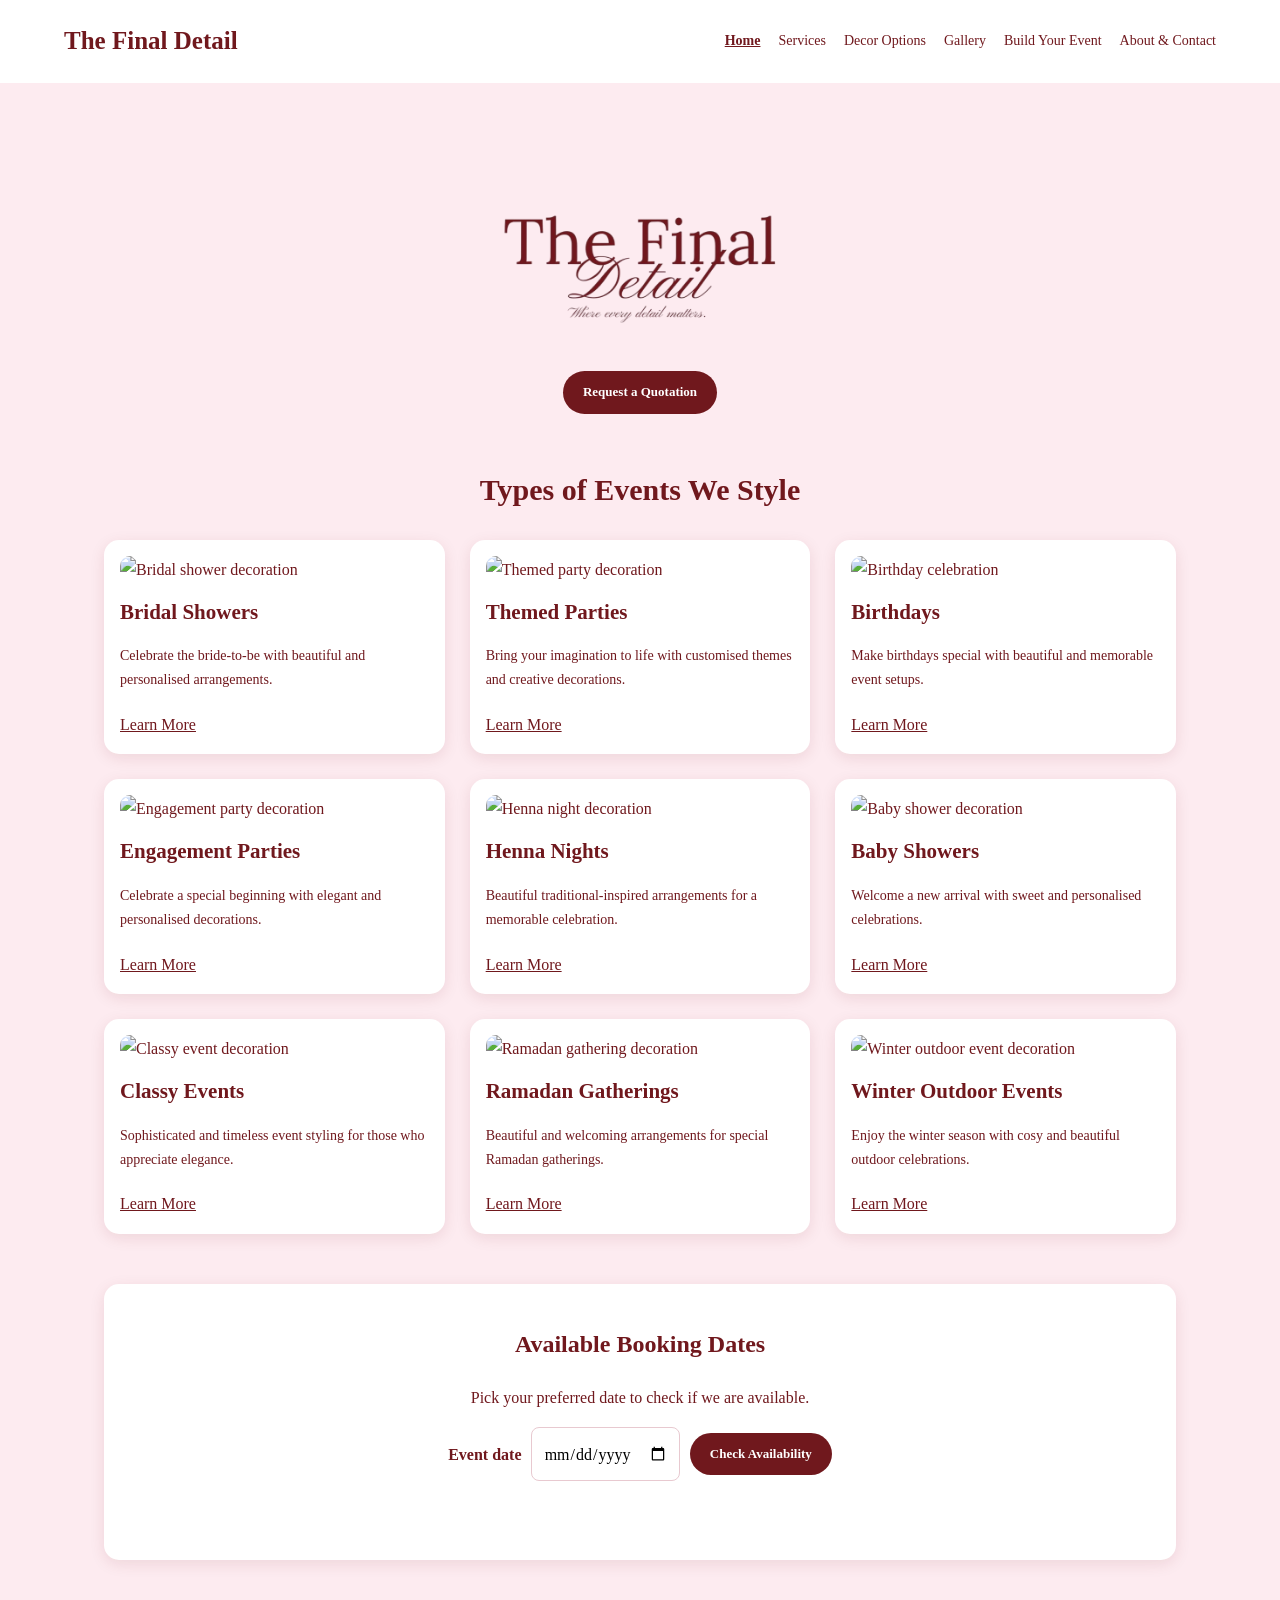
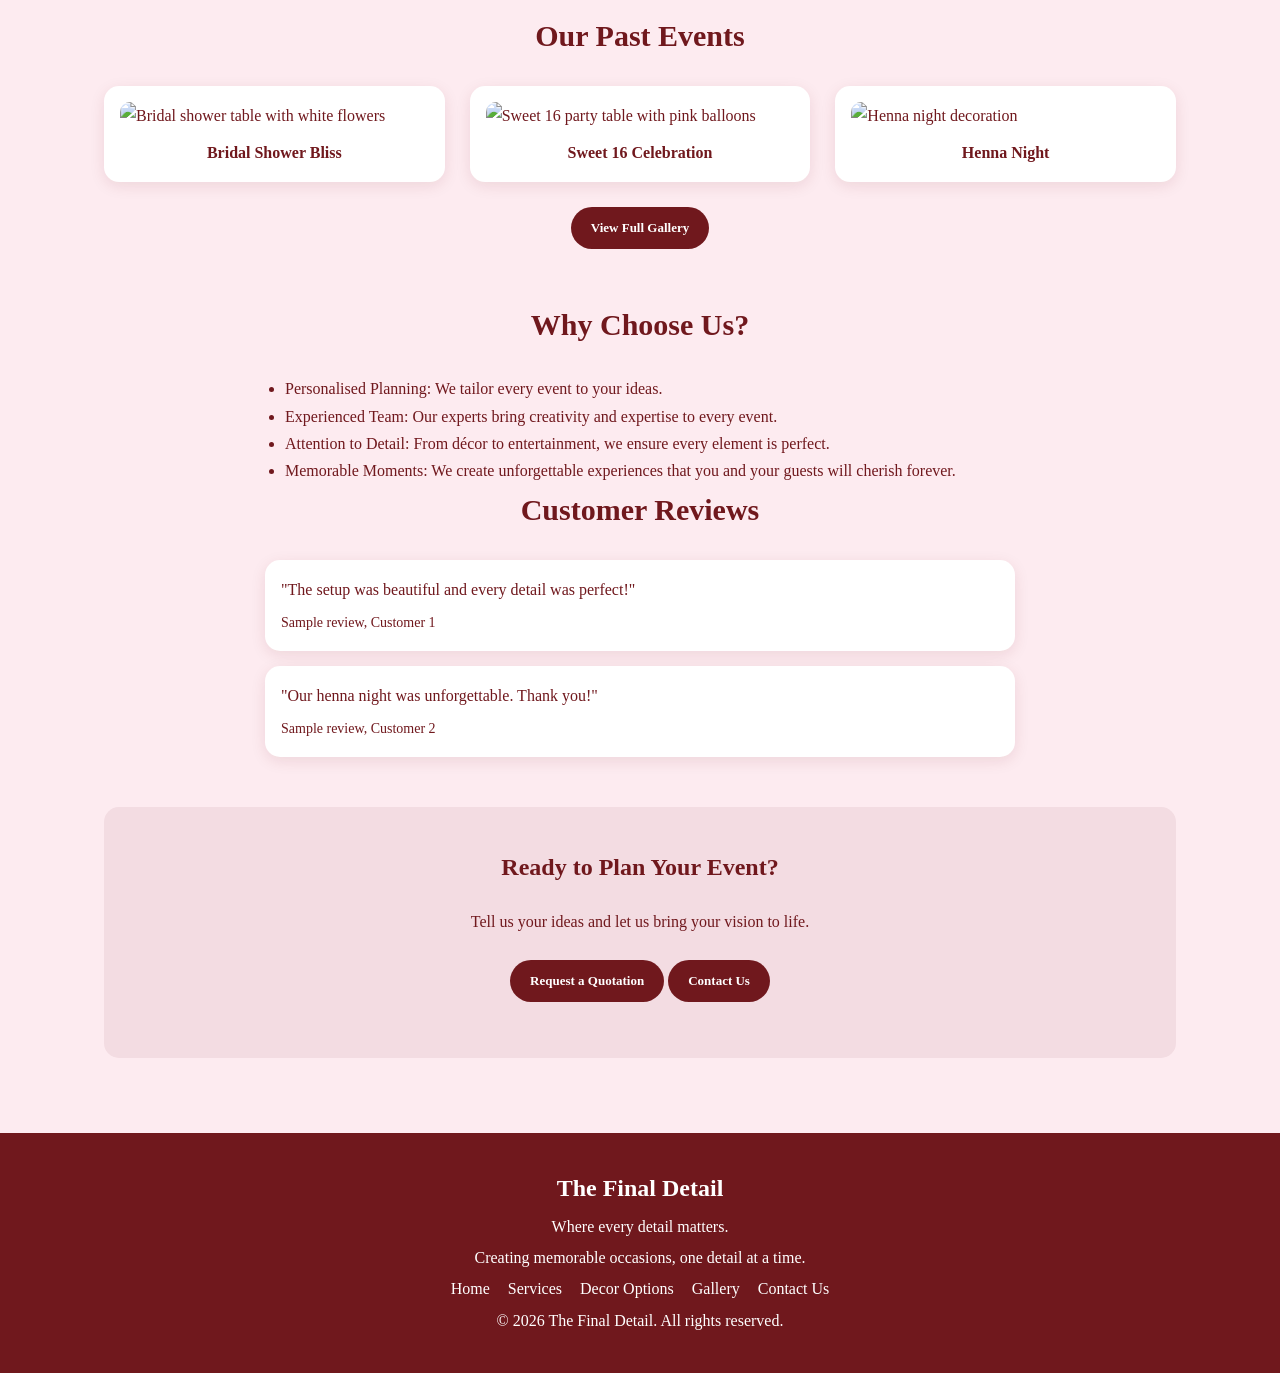
==== index.html @ c92e2c14 "update" ====
<!DOCTYPE html>
<html lang="en">

<head>
  <meta charset="UTF-8">
  <meta name="viewport" content="width=device-width, initial-scale=1.0">
  <title>Home | The Final Detail</title>
  <link rel="stylesheet" href="home-build.css">
</head>

<body>
  <header>
    <h2>The Final Detail</h2>
    <nav>
      <a href="index.html" aria-current="page">Home</a>
      <a href="services.html">Services</a>
      <a href="decor-options.html">Decor Options</a>
      <a href="gallery.html">Gallery</a>
      <a href="build-event.html">Build Your Event</a>
      <a href="contact.html">About & Contact</a>
    </nav>
  </header>

  <main>
    <section class="hero">
      <img src="logo1.png" alt="The Final Detail - Where every detail matters" width="500" height="200">
      <br>
      <a class="btn" href="build-event.html">Request a Quotation</a>
    </section>

    <section>
      <h2 class="section-title">Types of Events We Style</h2>
      <div class="services">

        <article class="card">
          <img src="images/bridal1.jpg" alt="Bridal shower decoration">
          <h3>Bridal Showers</h3>
          <p>Celebrate the bride-to-be with beautiful and personalised arrangements.</p>
          <a href="services.html">Learn More</a>
        </article>

        <article class="card">
          <img src="images/themed-party1.jpg" alt="Themed party decoration">
          <h3>Themed Parties</h3>
          <p>Bring your imagination to life with customised themes and creative decorations.</p>
          <a href="services.html">Learn More</a>
        </article>

        <article class="card">
          <img src="images/birthday1.jpg" alt="Birthday celebration">
          <h3>Birthdays</h3>
          <p>Make birthdays special with beautiful and memorable event setups.</p>
          <a href="services.html">Learn More</a>
        </article>

        <article class="card">
          <img src="images/engagement1.jpg" alt="Engagement party decoration">
          <h3>Engagement Parties</h3>
          <p>Celebrate a special beginning with elegant and personalised decorations.</p>
          <a href="services.html">Learn More</a>
        </article>

        <article class="card">
          <img src="images/henna1.jpg" alt="Henna night decoration">
          <h3>Henna Nights</h3>
          <p>Beautiful traditional-inspired arrangements for a memorable celebration.</p>
          <a href="services.html">Learn More</a>
        </article>

        <article class="card">
          <img src="images/babyshower1.jpg" alt="Baby shower decoration">
          <h3>Baby Showers</h3>
          <p>Welcome a new arrival with sweet and personalised celebrations.</p>
          <a href="services.html">Learn More</a>
        </article>

        <article class="card">
          <img src="images/classyevent1.jpg" alt="Classy event decoration">
          <h3>Classy Events</h3>
          <p>Sophisticated and timeless event styling for those who appreciate elegance.</p>
          <a href="services.html">Learn More</a>
        </article>

        <article class="card">
          <img src="images/ramadan1.jpg" alt="Ramadan gathering decoration">
          <h3>Ramadan Gatherings</h3>
          <p>Beautiful and welcoming arrangements for special Ramadan gatherings.</p>
          <a href="services.html">Learn More</a>
        </article>

        <article class="card">
          <img src="images/winter1.jpg" alt="Winter outdoor event decoration">
          <h3>Winter Outdoor Events</h3>
          <p>Enjoy the winter season with cosy and beautiful outdoor celebrations.</p>
          <a href="services.html">Learn More</a>
        </article>

      </div>
    </section>

    <section class="booking" id="booking-dates">
      <h2>Available Booking Dates</h2>
      <p>Pick your preferred date to check if we are available.</p>

      <div class="booking-form">
        <label for="check-date">Event date</label>
        <input type="date" id="check-date" name="check-date">
        <button type="button" id="check-button">Check Availability</button>
      </div>

      <p id="availability-result" role="status"></p>
    </section>

    <section id="past-events">
      <h2 class="section-title">Our Past Events</h2>
      <div class="featured">

        <figure class="card">
          <img src="images/bridal1.jpg" alt="Bridal shower table with white flowers">
          <figcaption>Bridal Shower Bliss</figcaption>
        </figure>

        <figure class="card">
          <img src="images/birthday1.jpg" alt="Sweet 16 party table with pink balloons">
          <figcaption>Sweet 16 Celebration</figcaption>
        </figure>

        <figure class="card">
          <img src="images/henna1.jpg" alt="Henna night decoration">
          <figcaption>Henna Night</figcaption>
        </figure>

      </div>
      <p class="center"><a class="btn" href="gallery.html">View Full Gallery</a></p>
    </section>

    <section>
      <h2 class="section-title">Why Choose Us?</h2>
      <ul class="why">
        <li>Personalised Planning: We tailor every event to your ideas.</li>
        <li>Experienced Team: Our experts bring creativity and expertise to every event.</li>
        <li>Attention to Detail: From décor to entertainment, we ensure every element is perfect.</li>
        <li>Memorable Moments: We create unforgettable experiences that you and your guests will cherish forever.</li>
      </ul>
    </section>

    <section class="reviews">
      <h2 class="section-title">Customer Reviews</h2>
      <blockquote>
        <p>"The setup was beautiful and every detail was perfect!"</p>
        <footer>Sample review, Customer 1</footer>
      </blockquote>
      <blockquote>
        <p>"Our henna night was unforgettable. Thank you!"</p>
        <footer>Sample review, Customer 2</footer>
      </blockquote>
    </section>

    <section class="quote-section">
      <h2>Ready to Plan Your Event?</h2>
      <p>Tell us your ideas and let us bring your vision to life.</p>
      <p class="center">
        <a class="btn" href="build-event.html">Request a Quotation</a>
        <a class="btn" href="contact.html">Contact Us</a>
      </p>
    </section>
  </main>

  <footer>
    <h2>The Final Detail</h2>
    <p>Where every detail matters.</p>
    <p>Creating memorable occasions, one detail at a time.</p>
    <p>
      <a href="index.html">Home</a>
      <a href="services.html">Services</a>
      <a href="decor-options.html">Decor Options</a>
      <a href="gallery.html">Gallery</a>
      <a href="contact.html">Contact Us</a>
    </p>
    <p>&copy; 2026 The Final Detail. All rights reserved.</p>
  </footer>

  <script src="home.js" defer></script>
</body>

</html>
---- home-build.css ----
* {
  box-sizing: border-box;
}

body {
  margin: 0;
  background: #fdebf0;
  color: #70181d;
  font-family: Georgia, serif;
  line-height: 1.7;
}

a {
  color: #70181d;
}


header {
  background: white;
  padding: 20px 5%;
  display: flex;
  justify-content: space-between;
  align-items: center;
  flex-wrap: wrap;
  gap: 12px;
}

header h2 {
  margin: 0;
  font-size: 25px;
}

nav {
  display: flex;
  flex-wrap: wrap;
  gap: 18px;
}

nav a {
  color: #70181d;
  text-decoration: none;
  font-size: 14px;
}

nav a:hover,
nav a[aria-current="page"] {
  text-decoration: underline;
  font-weight: bold;
}

main {
  max-width: 1200px;
  margin: auto;
  padding: 45px 5%;
}

main > section {
  margin-top: 50px;
}

.intro {
  text-align: center;
  margin-bottom: 40px;
}

.intro h1 {
  font-size: 38px;
  margin: 0 0 10px;
}

.intro p {
  max-width: 750px;
  margin: auto;
}

h2.section-title {
  text-align: center;
  font-size: 30px;
  margin: 0 0 25px;
}


.hero {
  text-align: center;
}

.hero img {
  max-width: 100%;
  height: auto;
}

.hero .btn {
  margin-top: 20px;
}

.btn,
button {
  display: inline-block;
  background: #70181d;
  color: white;
  padding: 10px 20px;
  border: 0;
  border-radius: 25px;
  text-decoration: none;
  font: inherit;
  font-size: 13px;
  font-weight: bold;
  cursor: pointer;
}

.btn:hover,
button:hover {
  background: #92333d;
}

button[type="reset"] {
  background: transparent;
  color: #70181d;
  border: 2px solid #70181d;
}

button[type="reset"]:hover {
  background: #f3dce2;
}


.services,
.featured {
  display: grid;
  grid-template-columns: repeat(3, 1fr);
  gap: 25px;
}

.card,
blockquote,
.build-form {
  background: white;
  padding: 16px;
  border-radius: 15px;
  box-shadow: 0 4px 15px rgba(112, 24, 29, 0.10);
}

.card {
  transition: transform 0.3s;
}

.card:hover {
  transform: translateY(-5px);
}

.card h3 {
  font-size: 21px;
  margin: 0 0 5px;
}

.card p {
  font-size: 14px;
}

.card img {
  width: 100%;
  height: 190px;
  object-fit: cover;
  border-radius: 10px;
}

.card figcaption {
  margin-top: 10px;
  font-weight: bold;
  text-align: center;
}

figure.card {
  margin: 0;
}

.why {
  max-width: 750px;
  margin: 0 auto;
  padding-left: 20px;
}


.reviews {
  max-width: 750px;
  margin: 0 auto;
}

blockquote {
  margin: 0 0 15px;
}

blockquote p {
  margin: 0 0 8px;
}

blockquote footer {
  background: none;
  color: #70181d;
  padding: 0;
  margin: 0;
  font-size: 14px;
  text-align: left;
}

.quote-section {
  text-align: center;
  background: #f3dce2;
  padding: 40px 20px;
  border-radius: 15px;
}

.quote-section h2 {
  margin-top: 0;
}


.build-form {
  display: grid;
  gap: 0.5rem;
  max-width: 42rem;
  margin: 0 auto;
  padding: 1.25rem;
}

.build-form h3 {
  margin: 1rem 0 0;
  font-size: 18px;
}

.build-form label {
  font-weight: bold;
}

.build-form input[type="text"],
.build-form input[type="number"],
.build-form input[type="date"],
.build-form select,
.build-form textarea {
  width: 100%;
  margin-bottom: 0.5rem;
  padding: 0.7rem;
  border: 1px solid #e8c9d0;
  border-radius: 8px;
  font: inherit;
}

.build-form textarea {
  resize: vertical;
}

.extras {
  display: flex;
  flex-wrap: wrap;
  gap: 8px 20px;
}

.extras label {
  font-weight: normal;
  cursor: pointer;
}

.extras input {
  accent-color: #70181d;
}

.form-buttons {
  display: flex;
  gap: 10px;
  margin-top: 10px;
}

:focus-visible {
  outline: 2px solid #70181d;
  outline-offset: 3px;
}


body > footer {
  background: #70181d;
  color: white;
  text-align: center;
  padding: 35px 20px;
  margin-top: 30px;
}

body > footer h2 {
  margin: 0;
}

body > footer p {
  margin: 0.25rem 0;
}

body > footer a {
  color: white;
  text-decoration: none;
  margin: 0 7px;
}


.booking {
  text-align: center;
  background: white;
  padding: 40px 20px;
  border-radius: 15px;
  box-shadow: 0 4px 15px rgba(112, 24, 29, 0.10);
}

.booking h2 {
  margin-top: 0;
}

.booking-form {
  display: flex;
  justify-content: center;
  align-items: center;
  flex-wrap: wrap;
  gap: 10px;
  margin-top: 15px;
}

.booking-form label {
  font-weight: bold;
}

.booking-form input[type="date"] {
  padding: 0.7rem;
  border: 1px solid #e8c9d0;
  border-radius: 8px;
  font: inherit;
}

#availability-result {
  min-height: 1.5em;
  margin: 15px 0 0;
  font-weight: bold;
}


.center {
  text-align: center;
  margin-top: 25px;
}

.card > a {
  display: inline-block;
  margin-top: 5px;
}

.card h3 {
  margin-top: 12px;
}


@media (max-width: 850px) {
  .services,
  .featured {
    grid-template-columns: repeat(2, 1fr);
  }

  header {
    flex-direction: column;
    gap: 15px;
  }
}

@media (max-width: 550px) {
  .services,
  .featured {
    grid-template-columns: 1fr;
  }

  nav {
    justify-content: center;
    gap: 12px;
  }

  nav a {
    font-size: 12px;
  }

  .intro h1 {
    font-size: 30px;
  }
}


#estimate-result {
  display: none;
  margin-top: 15px;
  padding: 16px;
  background: #f3dce2;
  border-radius: 15px;
}

#estimate-result.visible {
  display: block;
}

#estimate-result h3 {
  margin: 0 0 8px;
}

#estimate-result ul {
  margin: 0 0 10px;
  padding-left: 20px;
}

#estimate-result .total {
  font-size: 20px;
  font-weight: bold;
  margin: 0 0 5px;
}

#estimate-result .note {
  font-size: 13px;
  margin: 0;
}

#decor-note {
  margin: 0;
  font-size: 14px;
}
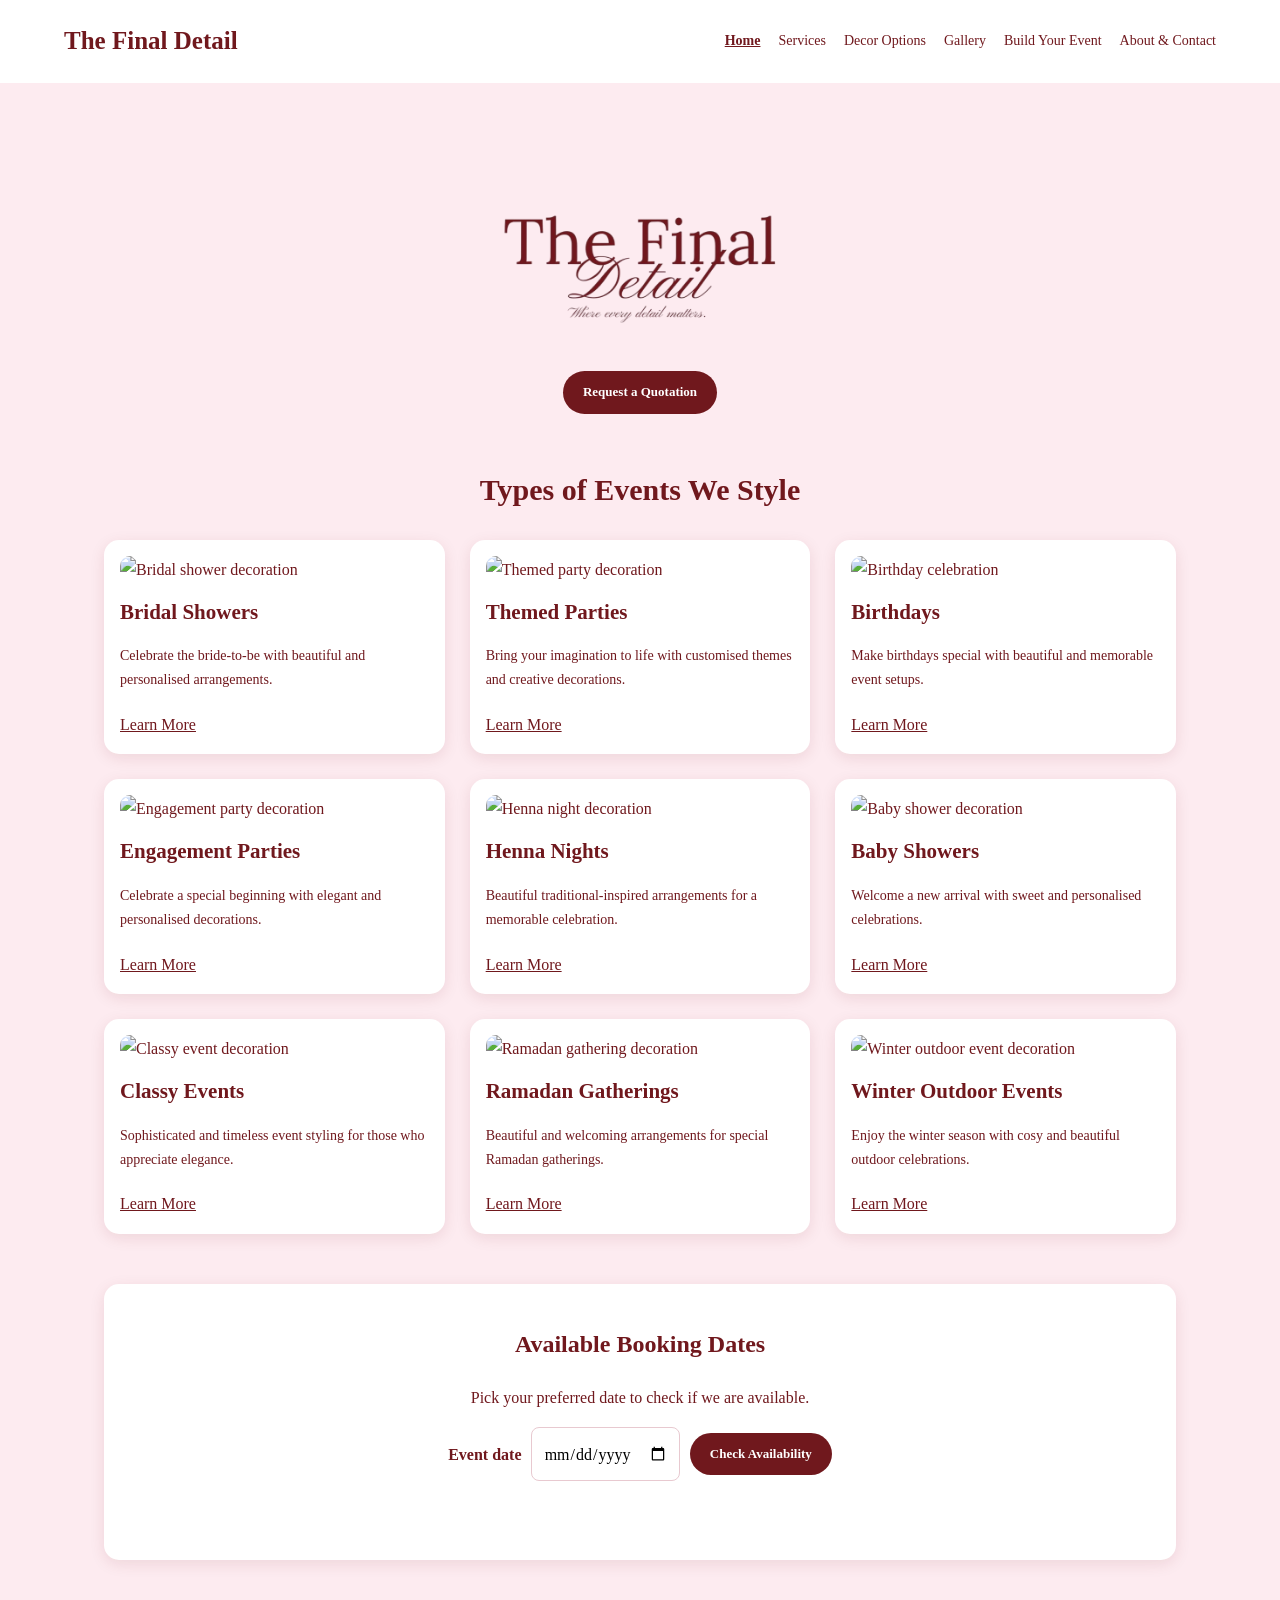
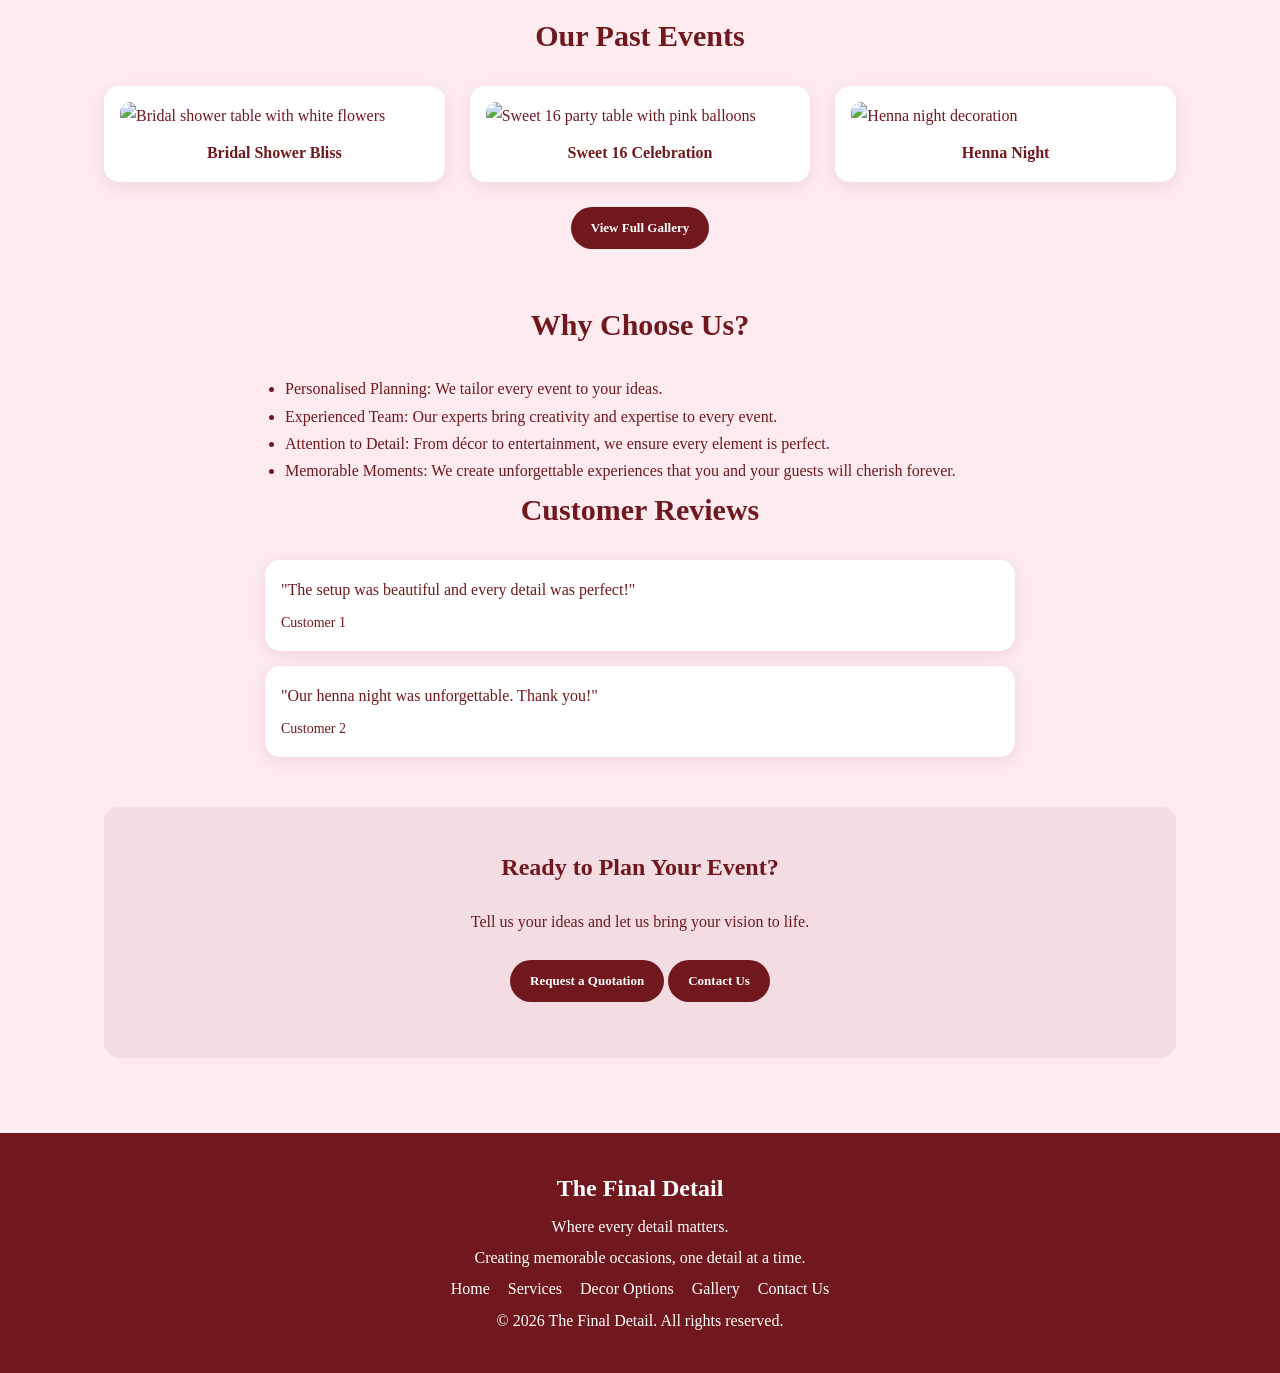
==== commit cec70ca2: "update" ====
--- a/index.html
+++ b/index.html
@@ -148,11 +148,11 @@
       <h2 class="section-title">Customer Reviews</h2>
       <blockquote>
         <p>"The setup was beautiful and every detail was perfect!"</p>
-        <footer>Sample review, Customer 1</footer>
+        <footer>Customer 1</footer>
       </blockquote>
       <blockquote>
         <p>"Our henna night was unforgettable. Thank you!"</p>
-        <footer>Sample review, Customer 2</footer>
+        <footer>Customer 2</footer>
       </blockquote>
     </section>
 
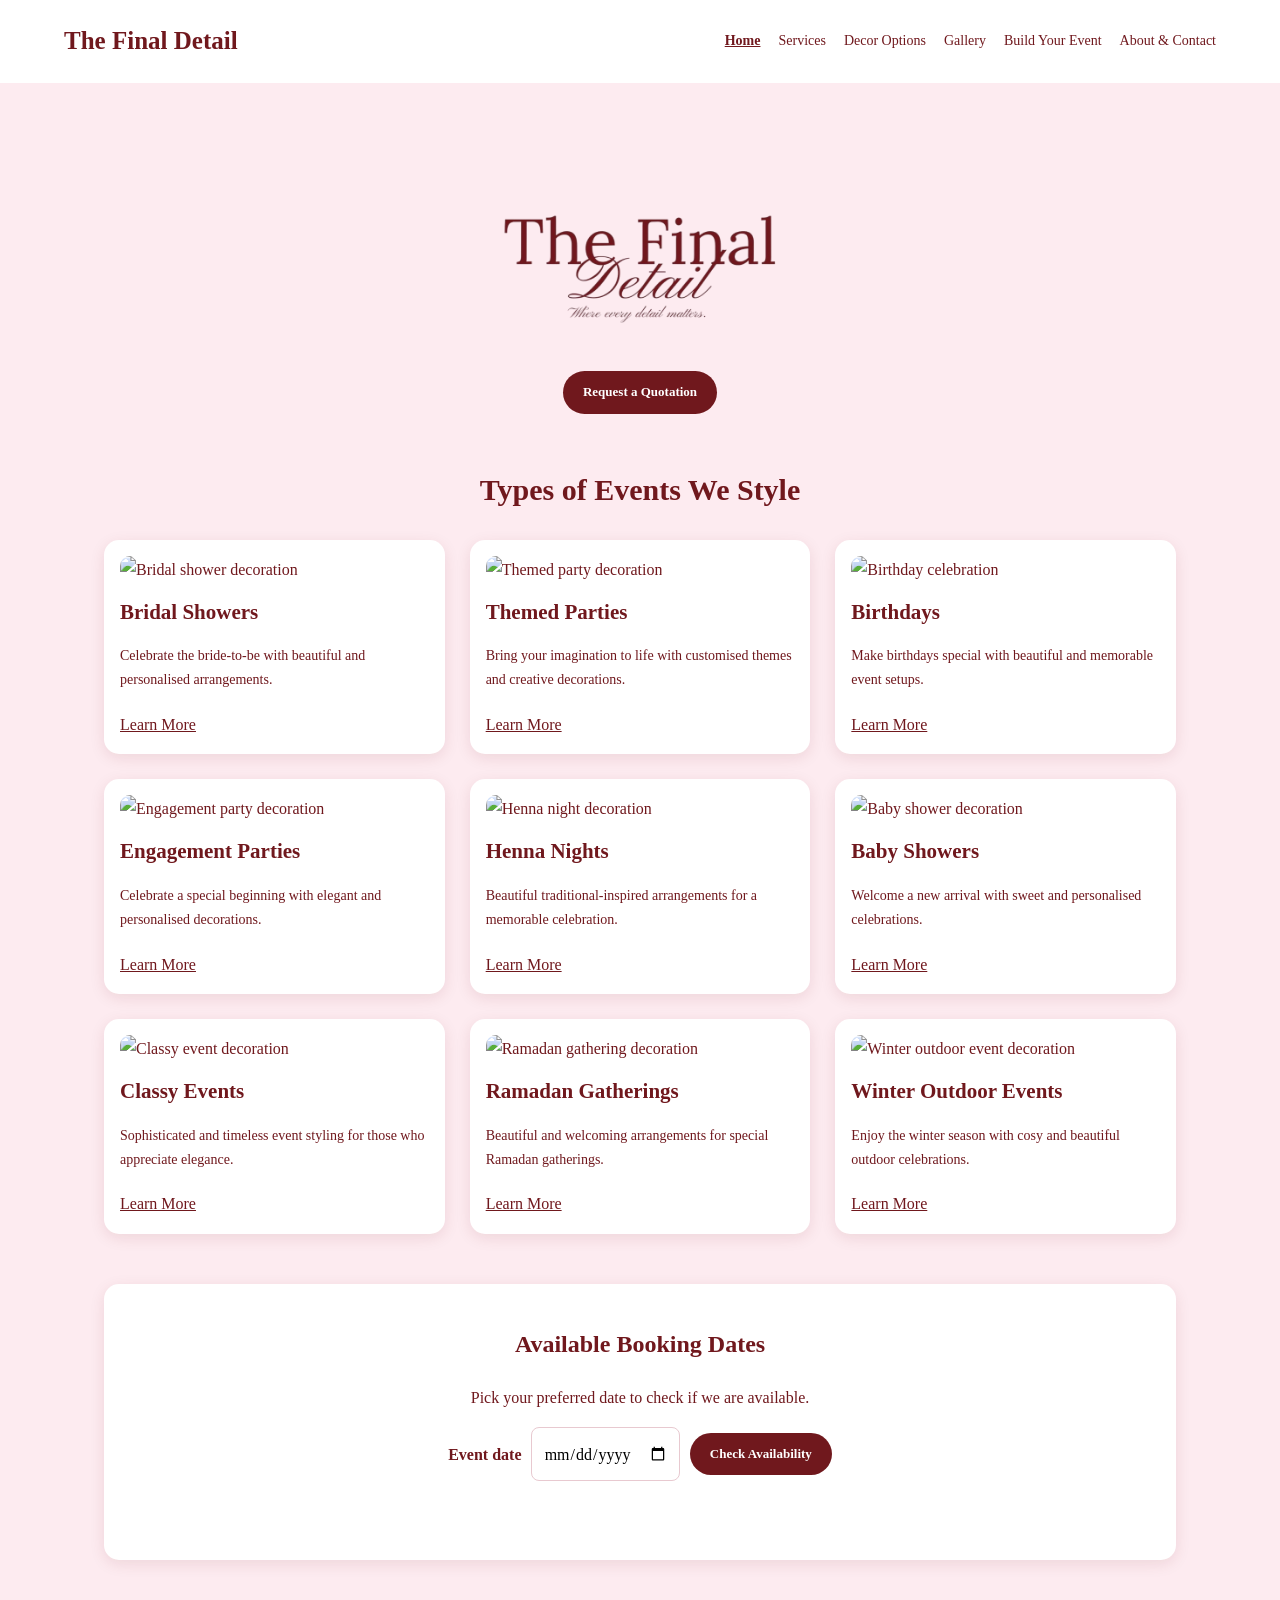
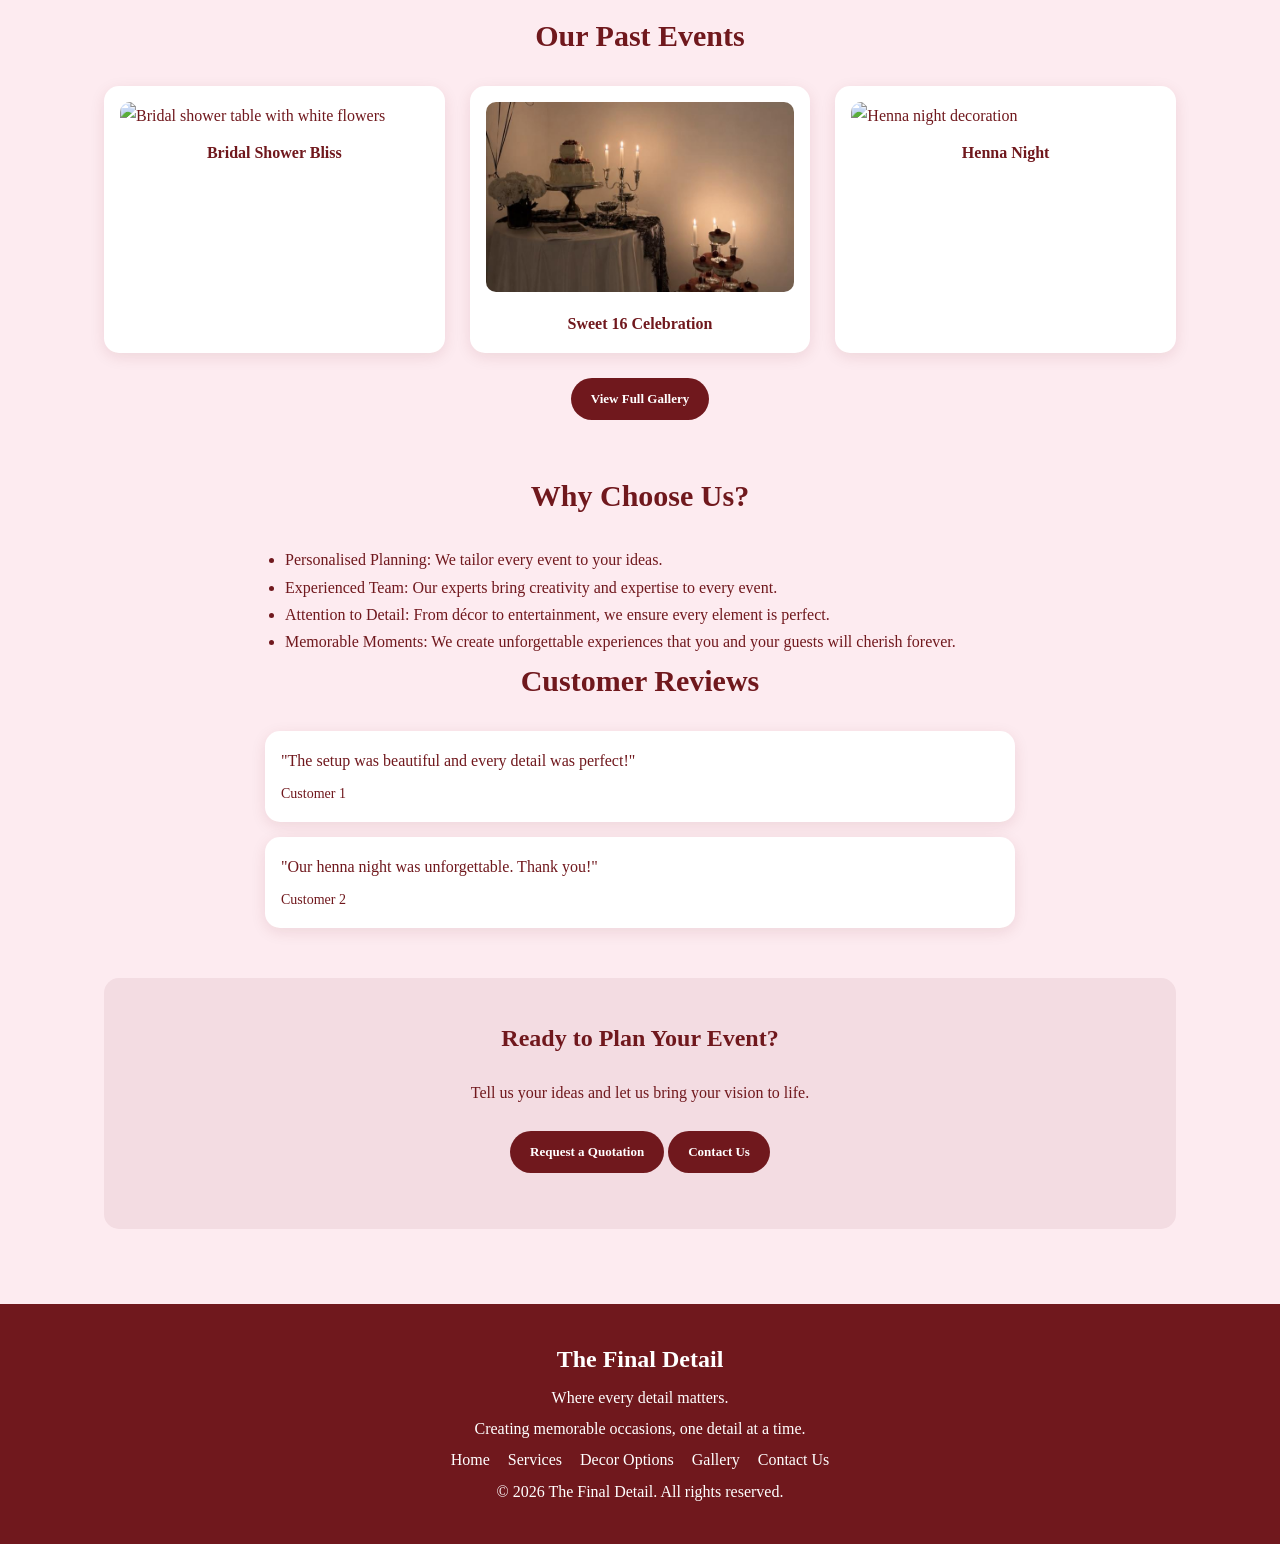
==== commit a8bd1d41: "update" ====
--- a/index.html
+++ b/index.html
@@ -121,7 +121,7 @@
         </figure>
 
         <figure class="card">
-          <img src="images/birthday1.jpg" alt="Sweet 16 party table with pink balloons">
+          <img src="bd.jpeg" alt="Sweet 16 party table with pink balloons">
           <figcaption>Sweet 16 Celebration</figcaption>
         </figure>
 
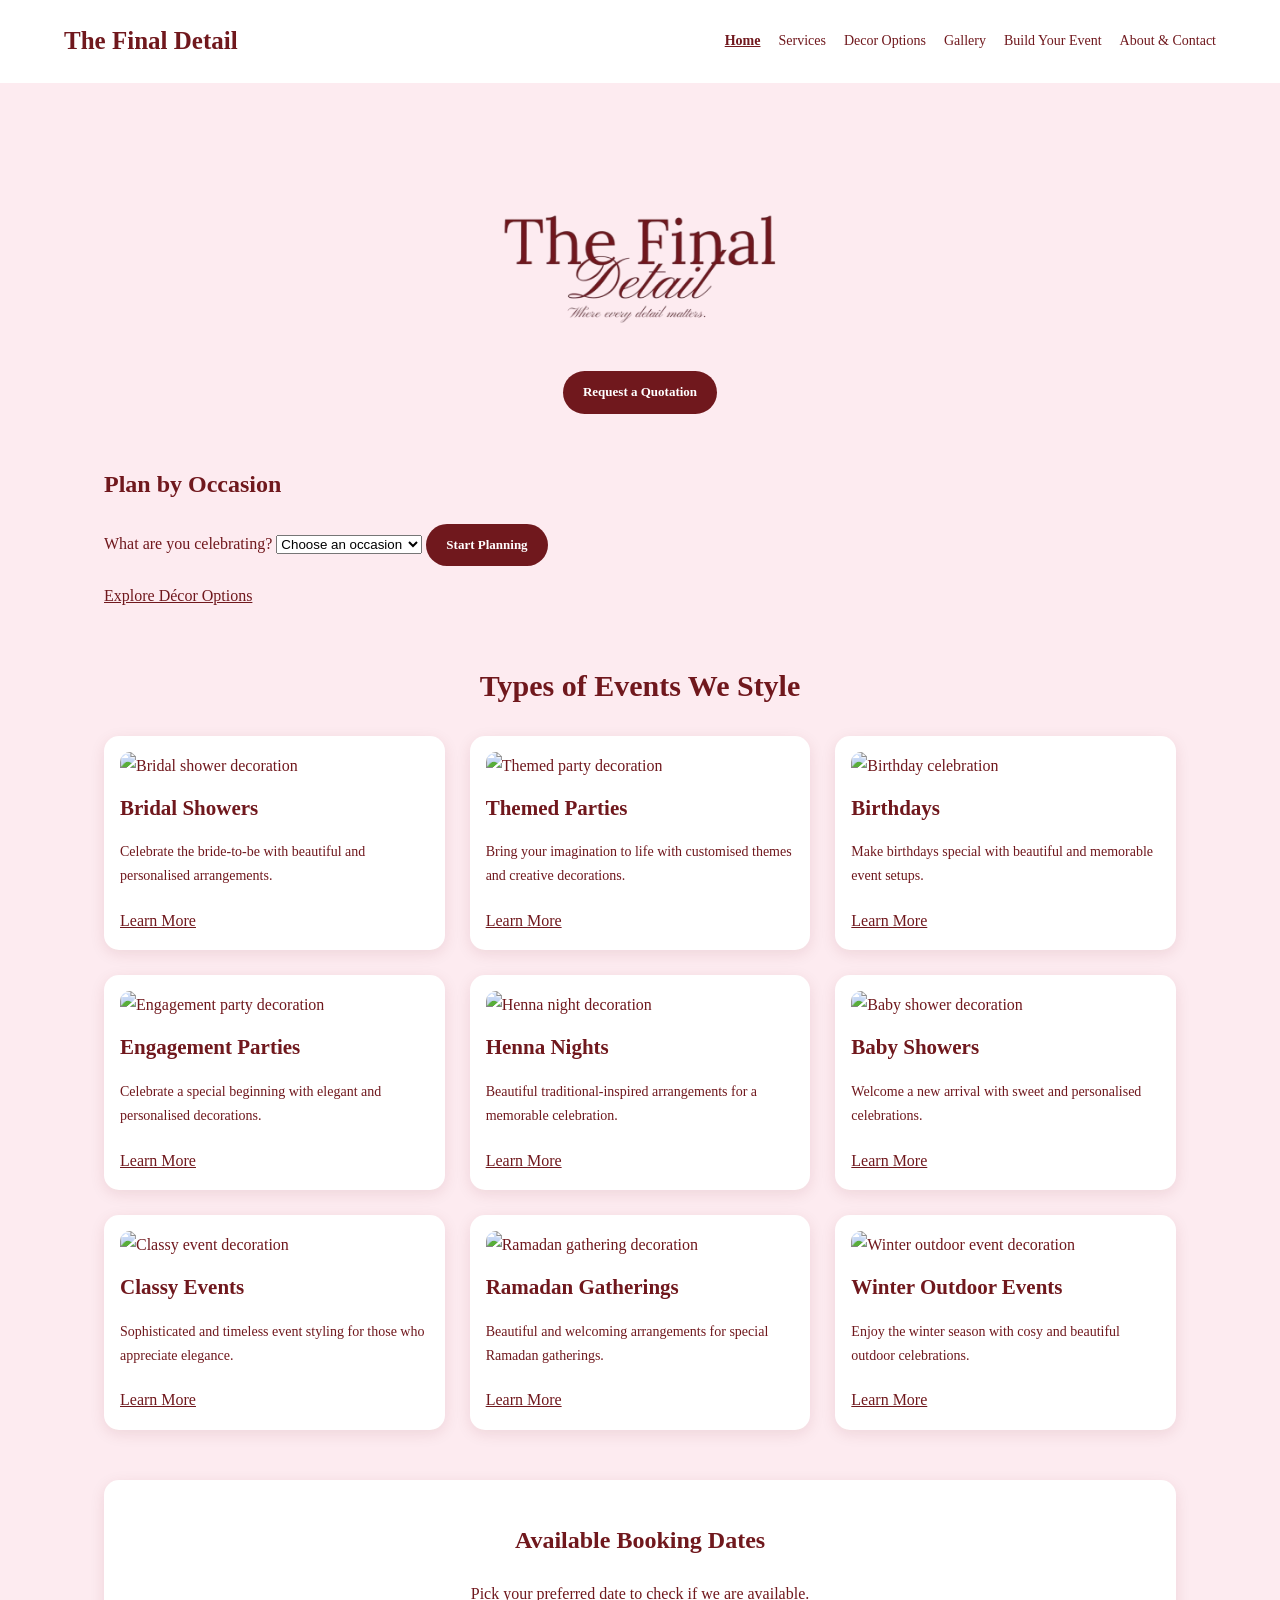
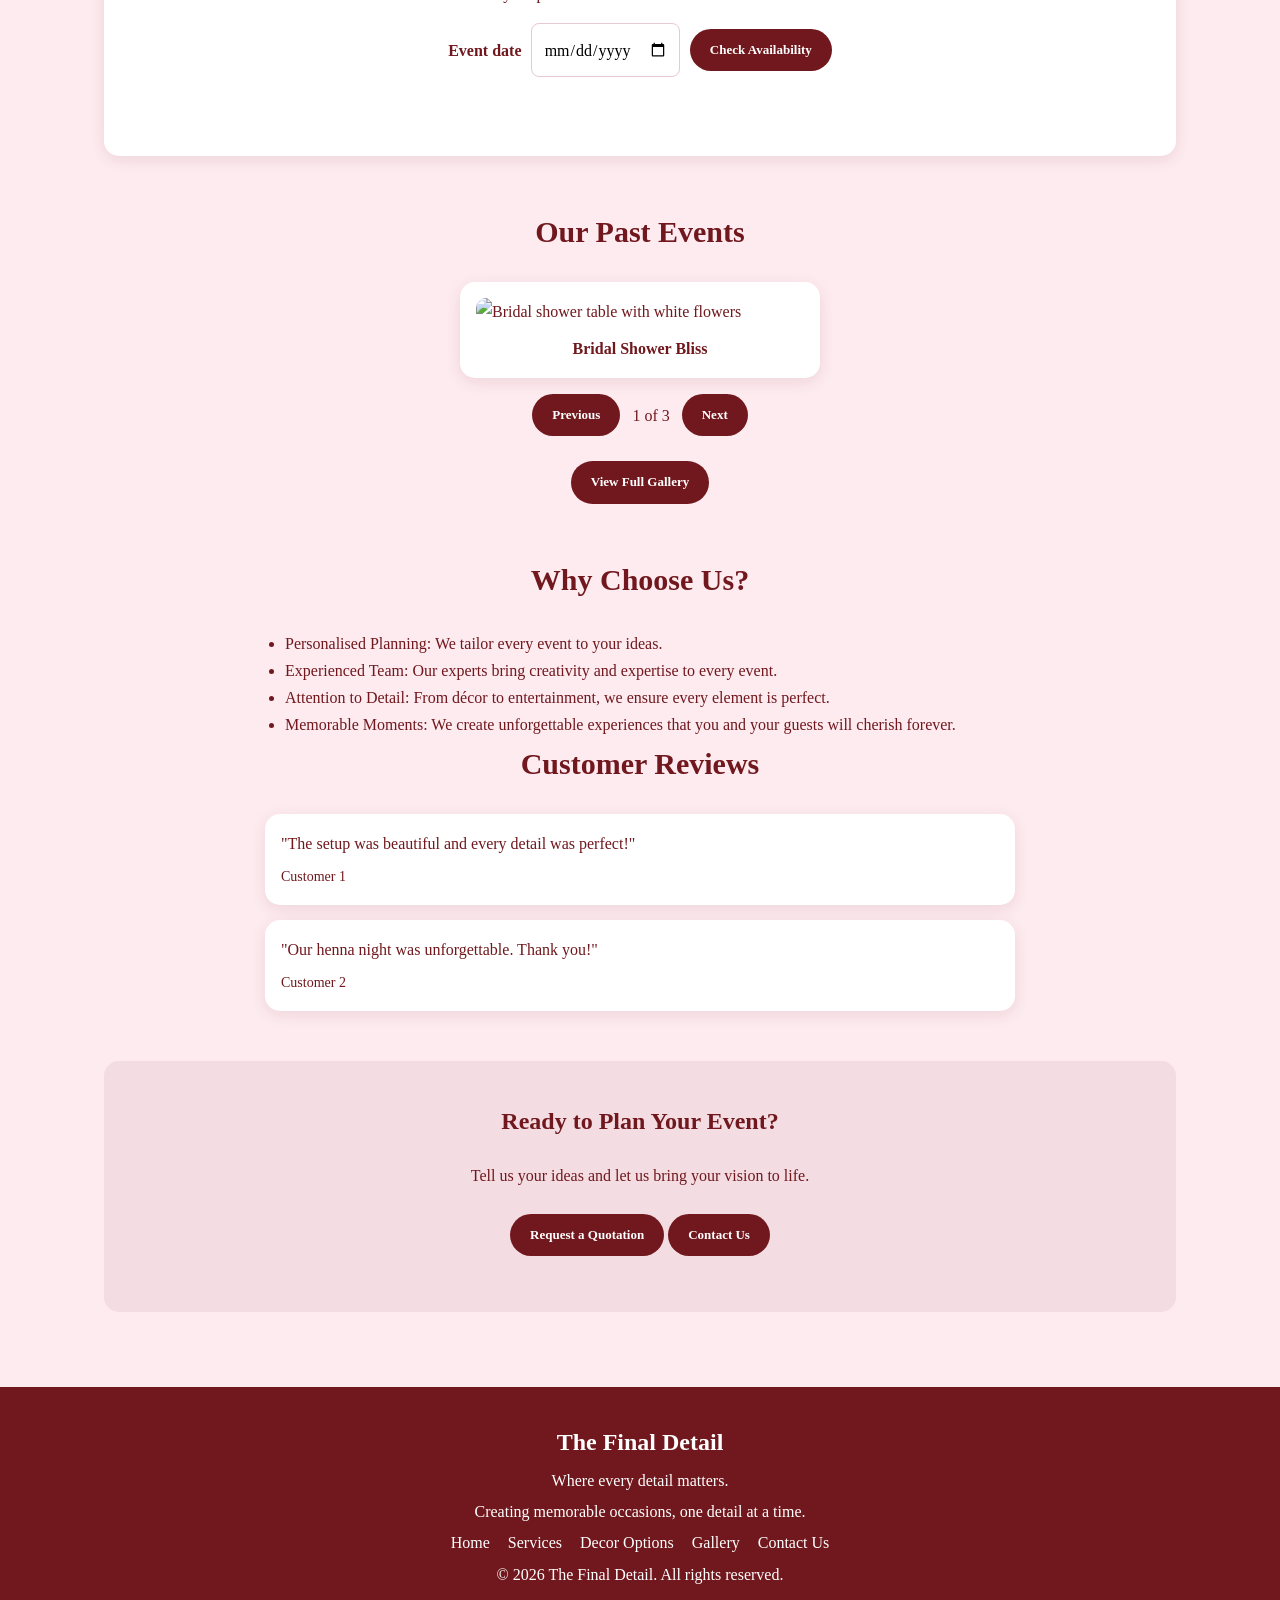
==== commit 0b15c1fd: "update" ====
--- a/index.html
+++ b/index.html
@@ -1,6 +1,5 @@
 <!DOCTYPE html>
 <html lang="en">
-
 <head>
   <meta charset="UTF-8">
   <meta name="viewport" content="width=device-width, initial-scale=1.0">
@@ -17,7 +16,7 @@
       <a href="decor-options.html">Decor Options</a>
       <a href="gallery.html">Gallery</a>
       <a href="build-event.html">Build Your Event</a>
-      <a href="contact.html">About & Contact</a>
+      <a href="contact.html">About &amp; Contact</a>
     </nav>
   </header>
 
@@ -28,10 +27,34 @@
       <a class="btn" href="build-event.html">Request a Quotation</a>
     </section>
 
+    <section class="plan-by-occasion">
+      <h2>Plan by Occasion</h2>
+
+      <form action="build-event.html" method="get">
+        <label for="home-event-type">What are you celebrating?</label>
+        <select id="home-event-type" name="event" required>
+          <option value="">Choose an occasion</option>
+          <option value="bridal-shower">Bridal shower</option>
+          <option value="themed-party">Themed party</option>
+          <option value="birthday">Birthday</option>
+          <option value="engagement-party">Engagement party</option>
+          <option value="henna-night">Henna night</option>
+          <option value="baby-shower">Baby shower</option>
+          <option value="elegant-celebration">Elegant celebration</option>
+          <option value="ramadan-gathering">Ramadan gathering</option>
+          <option value="outdoor-winter-event">Outdoor winter event</option>
+        </select>
+
+        <button type="submit">Start Planning</button>
+      </form>
+
+      <p><a href="decor-options.html">Explore Décor Options</a></p>
+    </section>
+
     <section>
       <h2 class="section-title">Types of Events We Style</h2>
+
       <div class="services">
-
         <article class="card">
           <img src="images/bridal1.jpg" alt="Bridal shower decoration">
           <h3>Bridal Showers</h3>
@@ -94,7 +117,6 @@
           <p>Enjoy the winter season with cosy and beautiful outdoor celebrations.</p>
           <a href="services.html">Learn More</a>
         </article>
-
       </div>
     </section>
 
@@ -113,8 +135,8 @@
 
     <section id="past-events">
       <h2 class="section-title">Our Past Events</h2>
+
       <div class="featured">
-
         <figure class="card">
           <img src="images/bridal1.jpg" alt="Bridal shower table with white flowers">
           <figcaption>Bridal Shower Bliss</figcaption>
@@ -129,8 +151,14 @@
           <img src="images/henna1.jpg" alt="Henna night decoration">
           <figcaption>Henna Night</figcaption>
         </figure>
-
-      </div>
+      </div>
+
+      <div id="featured-controls" hidden>
+        <button type="button" id="featured-prev">Previous</button>
+        <span id="featured-count" role="status"></span>
+        <button type="button" id="featured-next">Next</button>
+      </div>
+
       <p class="center"><a class="btn" href="gallery.html">View Full Gallery</a></p>
     </section>
 
@@ -182,5 +210,4 @@
 
   <script src="home.js" defer></script>
 </body>
-
 </html>
--- a/home-build.css
+++ b/home-build.css
@@ -421,4 +421,30 @@
 #decor-note {
   margin: 0;
   font-size: 14px;
+}
+
+#past-events .featured {
+  display: flex;
+  justify-content: center;
+  flex-wrap: wrap;
+  gap: 1rem;
+}
+
+#past-events .featured figure {
+  width: min(100%, 360px);
+  box-sizing: border-box;
+  margin: 0;
+}
+
+#featured-controls {
+  display: flex;
+  justify-content: center;
+  align-items: center;
+  gap: 0.75rem;
+  margin-top: 1rem;
+}
+
+#past-events .featured figure[hidden],
+#featured-controls[hidden] {
+  display: none;
 }
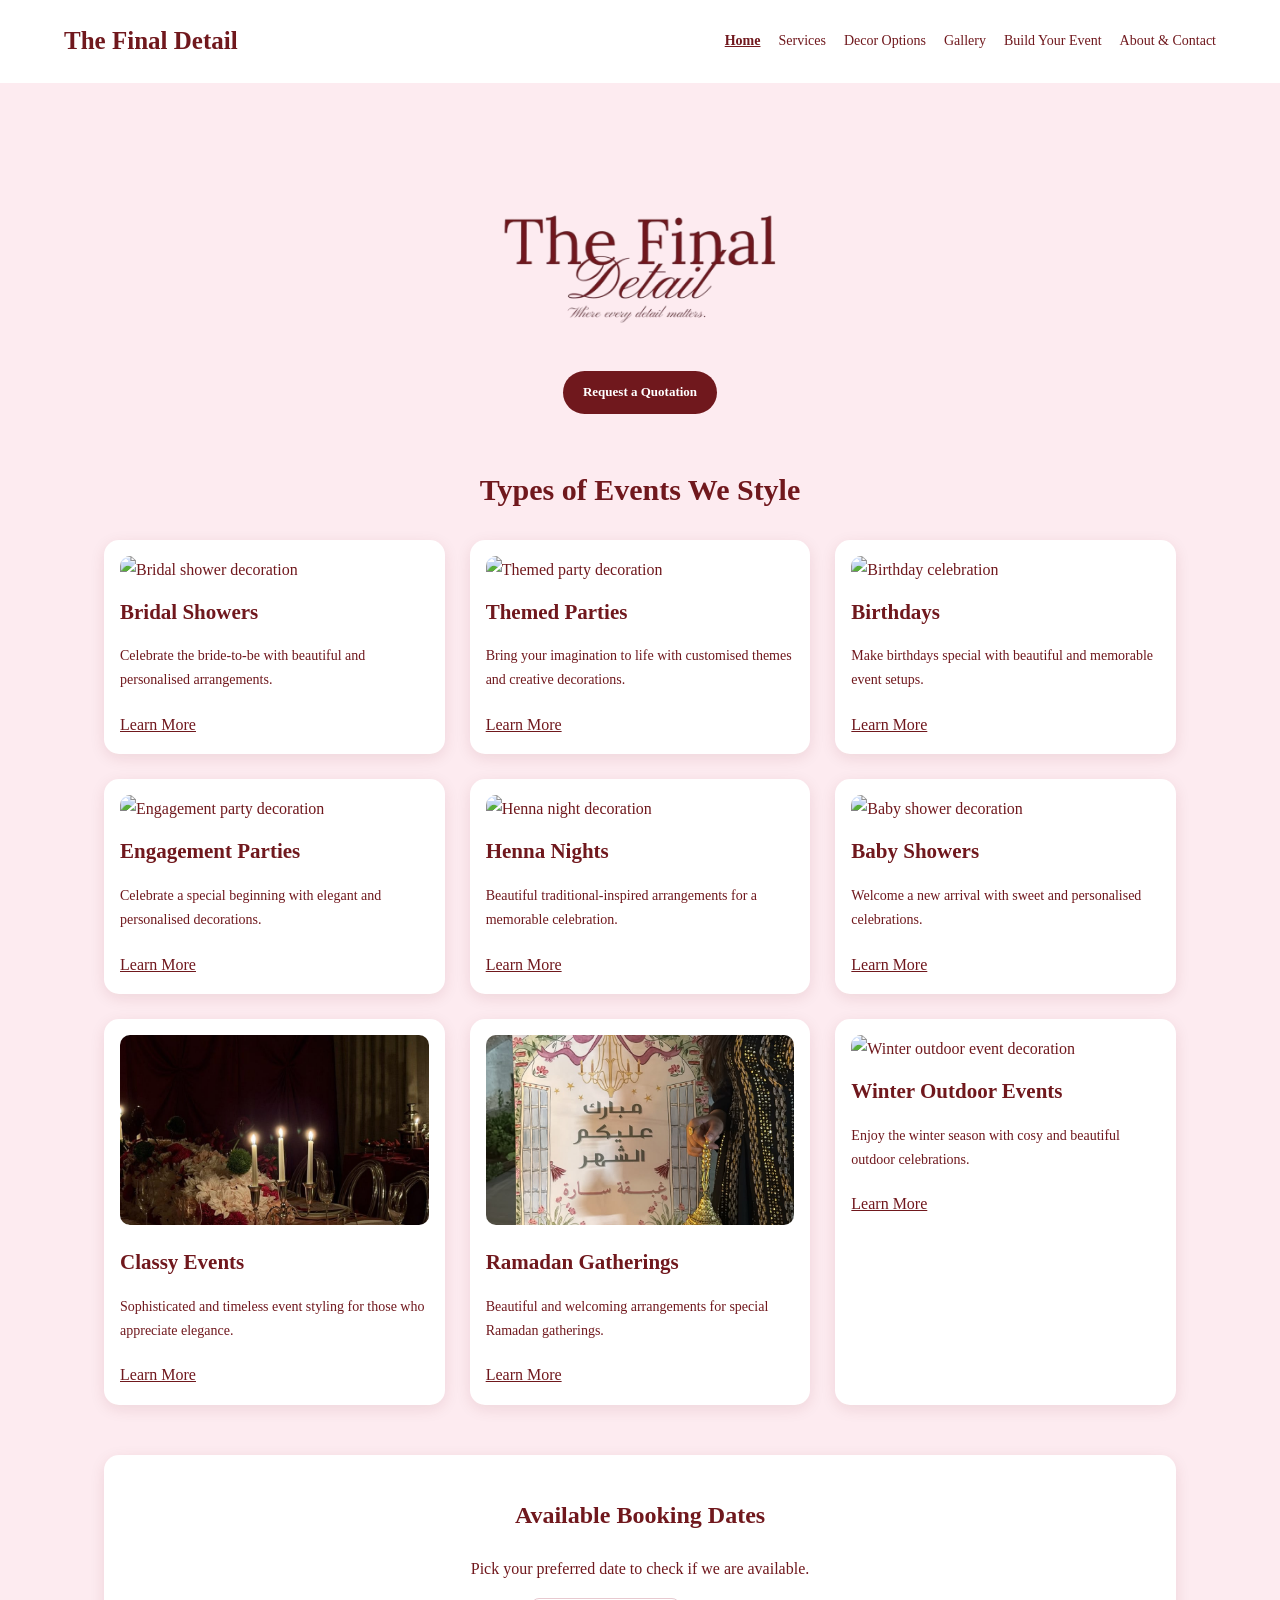
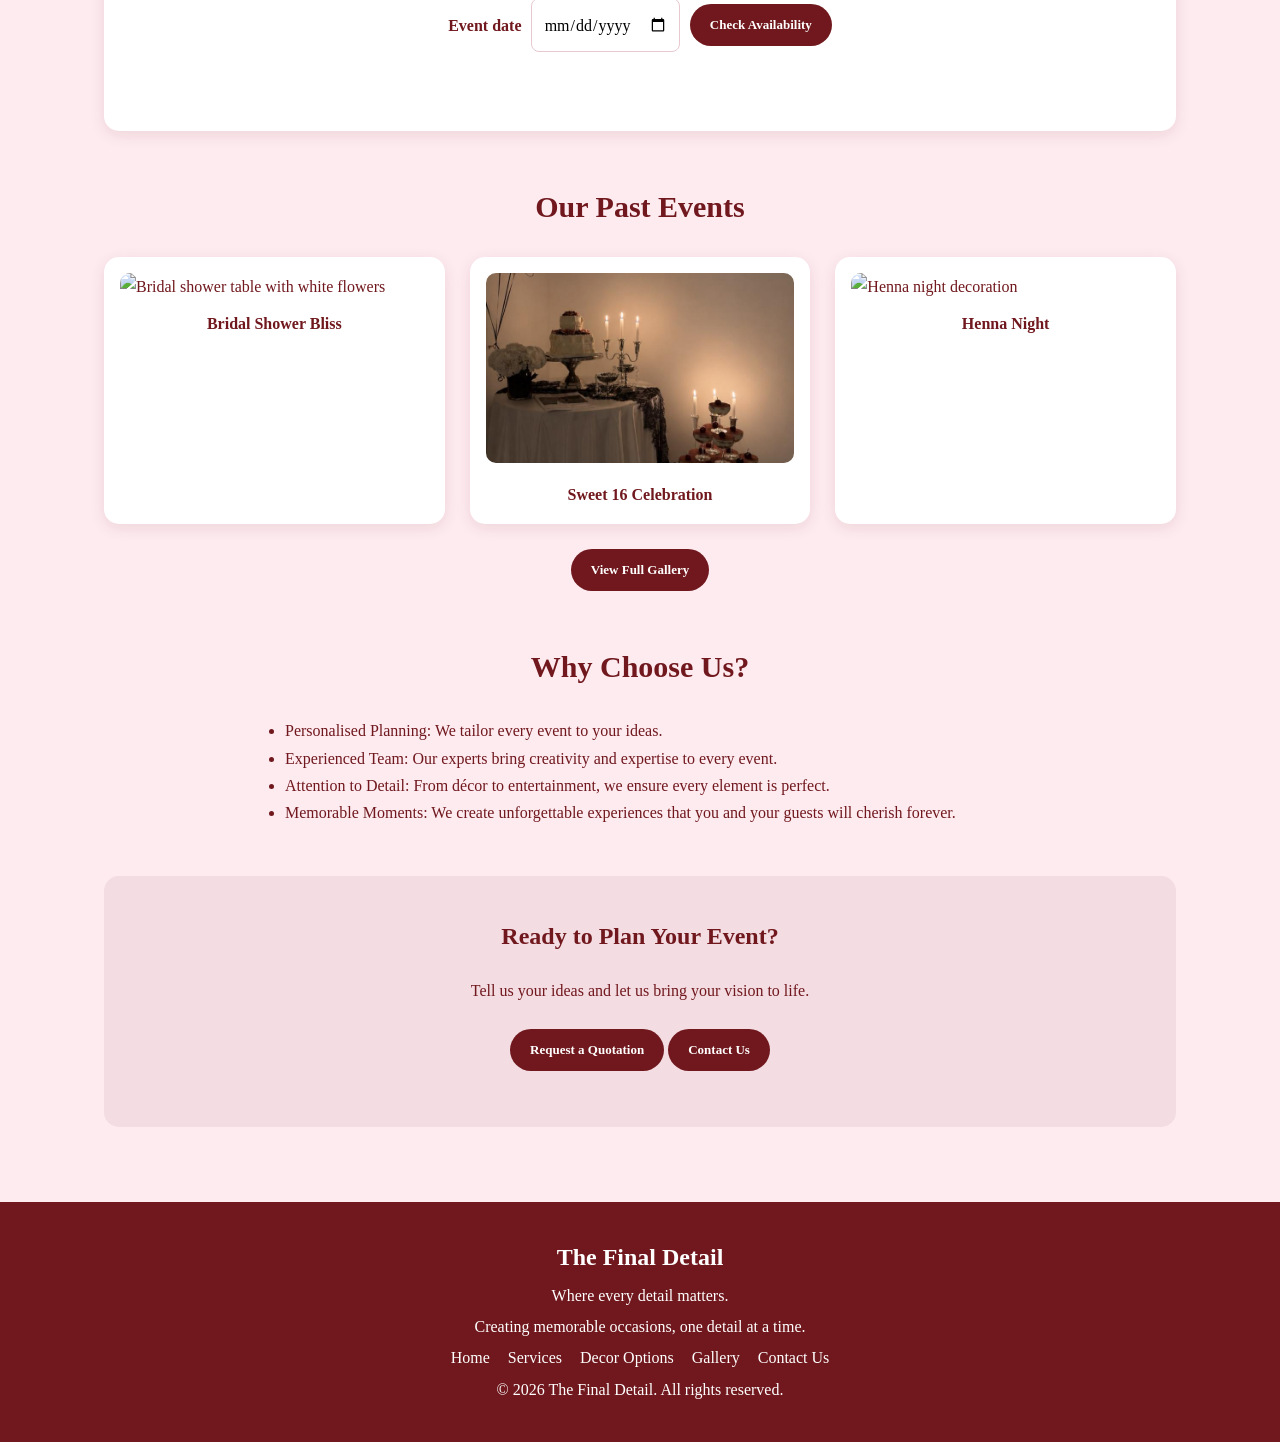
==== commit 106a9c46: "update" ====
--- a/index.html
+++ b/index.html
@@ -1,5 +1,6 @@
 <!DOCTYPE html>
 <html lang="en">
+
 <head>
   <meta charset="UTF-8">
   <meta name="viewport" content="width=device-width, initial-scale=1.0">
@@ -16,7 +17,10 @@
       <a href="decor-options.html">Decor Options</a>
       <a href="gallery.html">Gallery</a>
       <a href="build-event.html">Build Your Event</a>
-      <a href="contact.html">About &amp; Contact</a>
+      <a href="contact.html">About & Contact</a>
+      <!--<button id="theme-toggle" type="button">
+        🌙 Dark Mode
+      </button>-->
     </nav>
   </header>
 
@@ -27,34 +31,10 @@
       <a class="btn" href="build-event.html">Request a Quotation</a>
     </section>
 
-    <section class="plan-by-occasion">
-      <h2>Plan by Occasion</h2>
-
-      <form action="build-event.html" method="get">
-        <label for="home-event-type">What are you celebrating?</label>
-        <select id="home-event-type" name="event" required>
-          <option value="">Choose an occasion</option>
-          <option value="bridal-shower">Bridal shower</option>
-          <option value="themed-party">Themed party</option>
-          <option value="birthday">Birthday</option>
-          <option value="engagement-party">Engagement party</option>
-          <option value="henna-night">Henna night</option>
-          <option value="baby-shower">Baby shower</option>
-          <option value="elegant-celebration">Elegant celebration</option>
-          <option value="ramadan-gathering">Ramadan gathering</option>
-          <option value="outdoor-winter-event">Outdoor winter event</option>
-        </select>
-
-        <button type="submit">Start Planning</button>
-      </form>
-
-      <p><a href="decor-options.html">Explore Décor Options</a></p>
-    </section>
-
     <section>
       <h2 class="section-title">Types of Events We Style</h2>
+      <div class="services">
 
-      <div class="services">
         <article class="card">
           <img src="images/bridal1.jpg" alt="Bridal shower decoration">
           <h3>Bridal Showers</h3>
@@ -98,14 +78,14 @@
         </article>
 
         <article class="card">
-          <img src="images/classyevent1.jpg" alt="Classy event decoration">
+          <img src="classy-event.jpeg" alt="Classy event decoration">
           <h3>Classy Events</h3>
           <p>Sophisticated and timeless event styling for those who appreciate elegance.</p>
           <a href="services.html">Learn More</a>
         </article>
 
         <article class="card">
-          <img src="images/ramadan1.jpg" alt="Ramadan gathering decoration">
+          <img src="ramadn.jpeg" alt="Ramadan gathering decoration">
           <h3>Ramadan Gatherings</h3>
           <p>Beautiful and welcoming arrangements for special Ramadan gatherings.</p>
           <a href="services.html">Learn More</a>
@@ -117,6 +97,7 @@
           <p>Enjoy the winter season with cosy and beautiful outdoor celebrations.</p>
           <a href="services.html">Learn More</a>
         </article>
+
       </div>
     </section>
 
@@ -135,8 +116,8 @@
 
     <section id="past-events">
       <h2 class="section-title">Our Past Events</h2>
+      <div class="featured">
 
-      <div class="featured">
         <figure class="card">
           <img src="images/bridal1.jpg" alt="Bridal shower table with white flowers">
           <figcaption>Bridal Shower Bliss</figcaption>
@@ -151,14 +132,8 @@
           <img src="images/henna1.jpg" alt="Henna night decoration">
           <figcaption>Henna Night</figcaption>
         </figure>
+
       </div>
-
-      <div id="featured-controls" hidden>
-        <button type="button" id="featured-prev">Previous</button>
-        <span id="featured-count" role="status"></span>
-        <button type="button" id="featured-next">Next</button>
-      </div>
-
       <p class="center"><a class="btn" href="gallery.html">View Full Gallery</a></p>
     </section>
 
@@ -172,7 +147,7 @@
       </ul>
     </section>
 
-    <section class="reviews">
+    <!--<section class="reviews">
       <h2 class="section-title">Customer Reviews</h2>
       <blockquote>
         <p>"The setup was beautiful and every detail was perfect!"</p>
@@ -182,7 +157,7 @@
         <p>"Our henna night was unforgettable. Thank you!"</p>
         <footer>Customer 2</footer>
       </blockquote>
-    </section>
+    </section>-->
 
     <section class="quote-section">
       <h2>Ready to Plan Your Event?</h2>
@@ -210,4 +185,5 @@
 
   <script src="home.js" defer></script>
 </body>
+
 </html>
--- a/home-build.css
+++ b/home-build.css
@@ -423,28 +423,4 @@
   font-size: 14px;
 }
 
-#past-events .featured {
-  display: flex;
-  justify-content: center;
-  flex-wrap: wrap;
-  gap: 1rem;
-}
-
-#past-events .featured figure {
-  width: min(100%, 360px);
-  box-sizing: border-box;
-  margin: 0;
-}
-
-#featured-controls {
-  display: flex;
-  justify-content: center;
-  align-items: center;
-  gap: 0.75rem;
-  margin-top: 1rem;
-}
-
-#past-events .featured figure[hidden],
-#featured-controls[hidden] {
-  display: none;
-}+
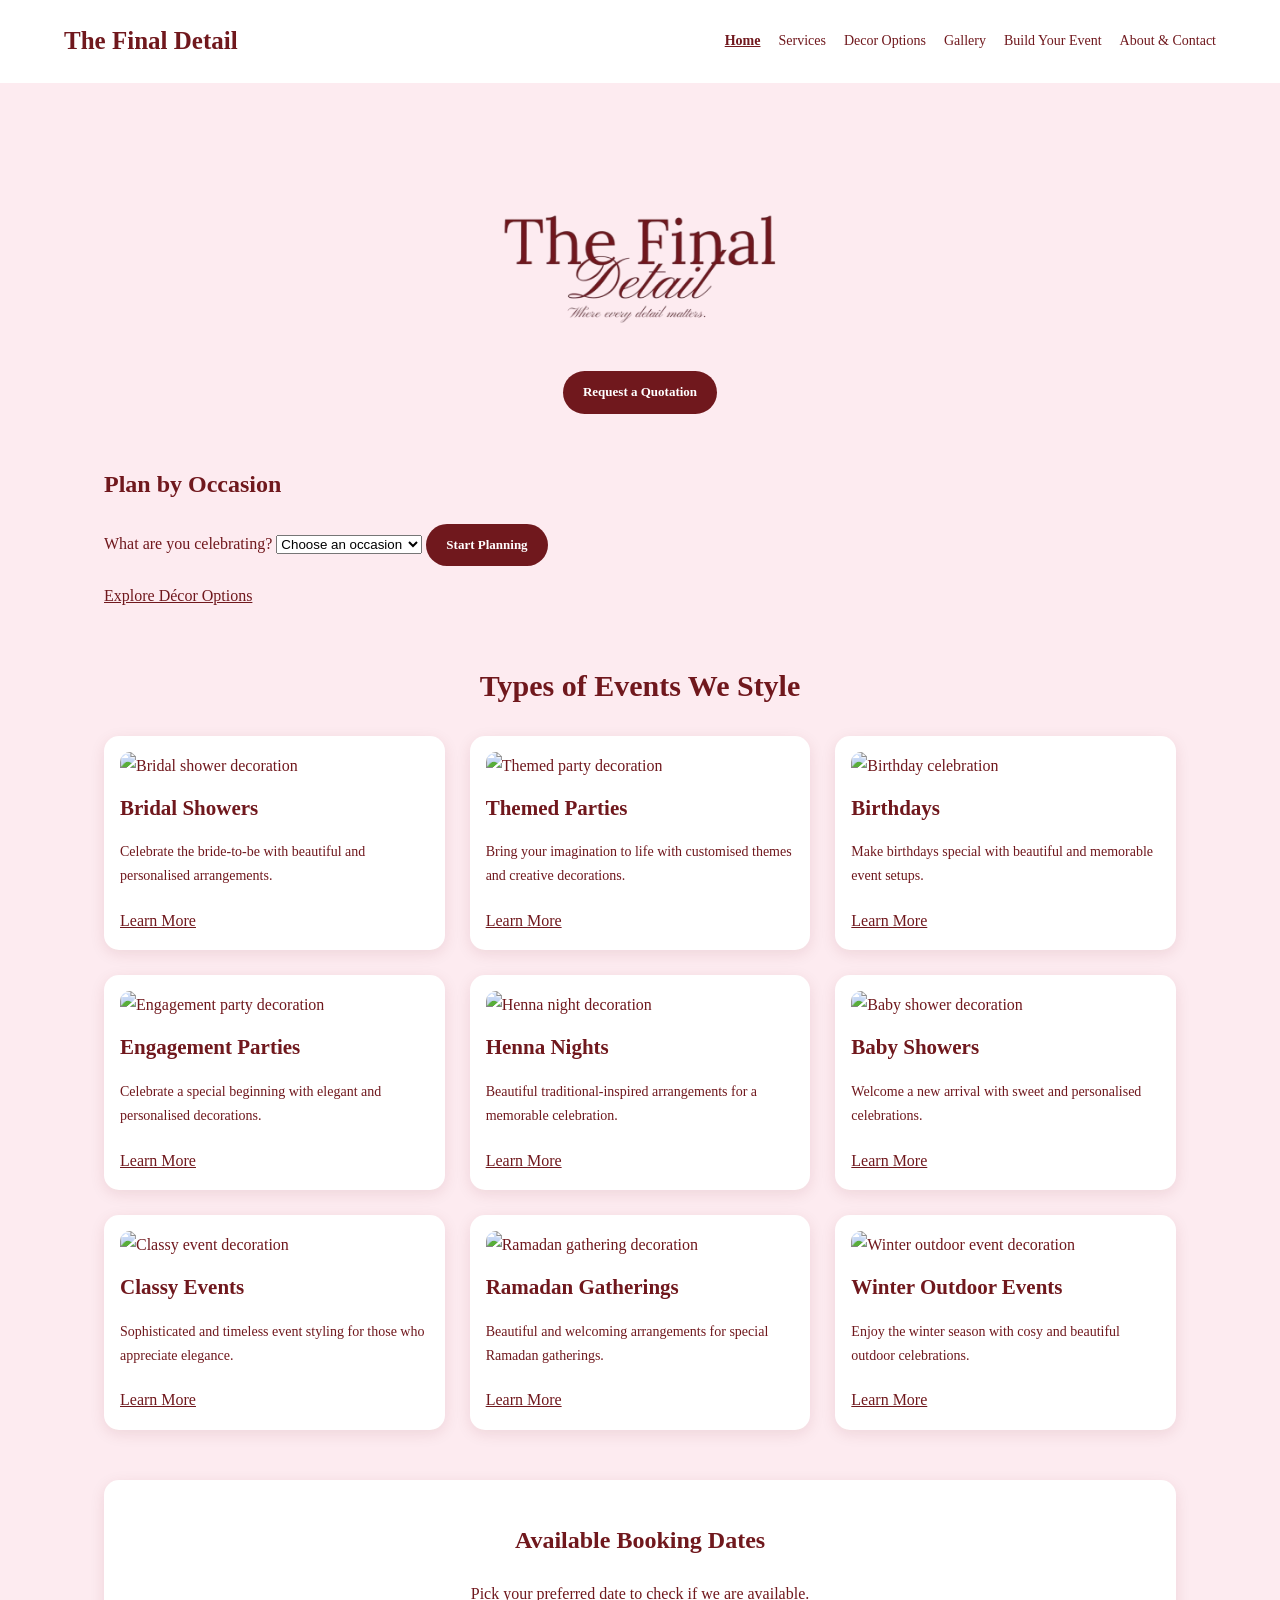
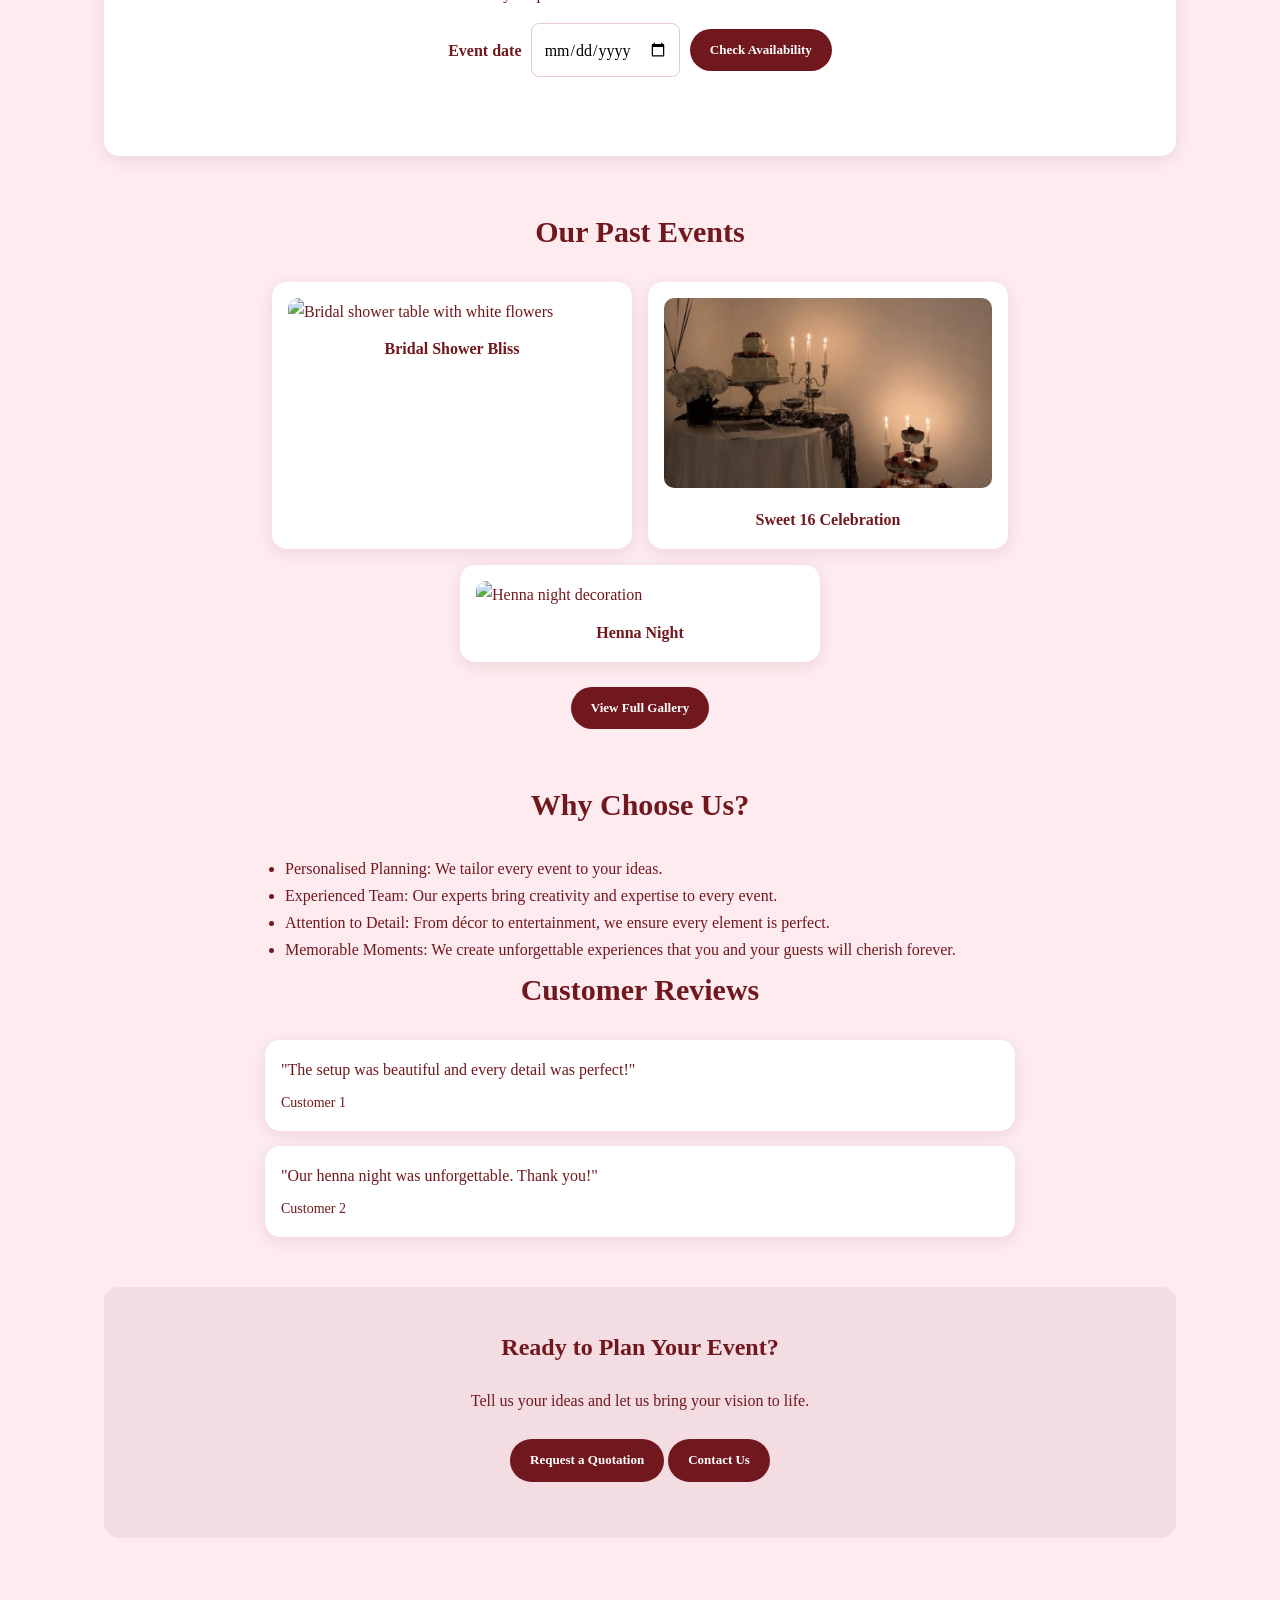
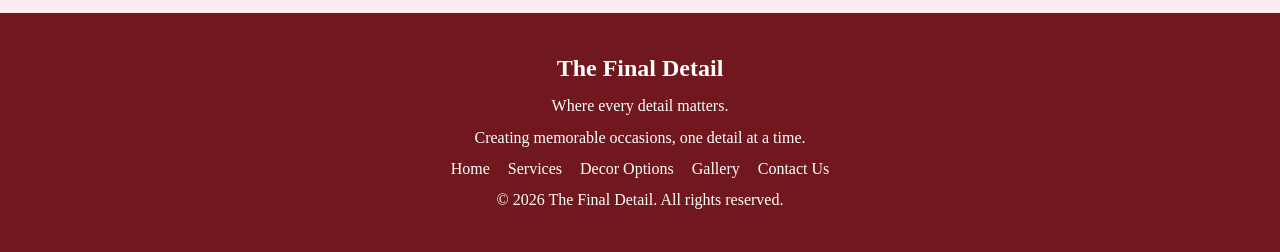
==== commit 1a993222: "update" ====
--- a/index.html
+++ b/index.html
@@ -18,9 +18,6 @@
       <a href="gallery.html">Gallery</a>
       <a href="build-event.html">Build Your Event</a>
       <a href="contact.html">About & Contact</a>
-      <!--<button id="theme-toggle" type="button">
-        🌙 Dark Mode
-      </button>-->
     </nav>
   </header>
 
@@ -30,6 +27,29 @@
       <br>
       <a class="btn" href="build-event.html">Request a Quotation</a>
     </section>
+    <section class="plan-by-occasion">
+  <h2>Plan by Occasion</h2>
+
+  <form action="build-event.html" method="get">
+    <label for="home-event-type">What are you celebrating?</label>
+    <select id="home-event-type" name="event" required>
+      <option value="">Choose an occasion</option>
+      <option value="bridal-shower">Bridal shower</option>
+      <option value="themed-party">Themed party</option>
+      <option value="birthday">Birthday</option>
+      <option value="engagement-party">Engagement party</option>
+      <option value="henna-night">Henna night</option>
+      <option value="baby-shower">Baby shower</option>
+      <option value="elegant-celebration">Elegant celebration</option>
+      <option value="ramadan-gathering">Ramadan gathering</option>
+      <option value="outdoor-winter-event">Outdoor winter event</option>
+    </select>
+
+    <button type="submit">Start Planning</button>
+  </form>
+
+  <p><a href="decor-options.html">Explore Décor Options</a></p>
+</section>
 
     <section>
       <h2 class="section-title">Types of Events We Style</h2>
@@ -78,14 +98,14 @@
         </article>
 
         <article class="card">
-          <img src="classy-event.jpeg" alt="Classy event decoration">
+          <img src="images/classyevent1.jpg" alt="Classy event decoration">
           <h3>Classy Events</h3>
           <p>Sophisticated and timeless event styling for those who appreciate elegance.</p>
           <a href="services.html">Learn More</a>
         </article>
 
         <article class="card">
-          <img src="ramadn.jpeg" alt="Ramadan gathering decoration">
+          <img src="images/ramadan1.jpg" alt="Ramadan gathering decoration">
           <h3>Ramadan Gatherings</h3>
           <p>Beautiful and welcoming arrangements for special Ramadan gatherings.</p>
           <a href="services.html">Learn More</a>
@@ -134,6 +154,7 @@
         </figure>
 
       </div>
+      
       <p class="center"><a class="btn" href="gallery.html">View Full Gallery</a></p>
     </section>
 
@@ -147,7 +168,7 @@
       </ul>
     </section>
 
-    <!--<section class="reviews">
+    <section class="reviews">
       <h2 class="section-title">Customer Reviews</h2>
       <blockquote>
         <p>"The setup was beautiful and every detail was perfect!"</p>
@@ -157,7 +178,7 @@
         <p>"Our henna night was unforgettable. Thank you!"</p>
         <footer>Customer 2</footer>
       </blockquote>
-    </section>-->
+    </section>
 
     <section class="quote-section">
       <h2>Ready to Plan Your Event?</h2>
--- a/home-build.css
+++ b/home-build.css
@@ -423,4 +423,33 @@
   font-size: 14px;
 }
 
-
+#past-events .featured {
+  display: flex;
+  justify-content: center;
+  flex-wrap: wrap;
+  gap: 1rem;
+}
+
+#past-events .featured figure {
+  width: min(100%, 360px);
+  box-sizing: border-box;
+  margin: 0;
+}
+
+#featured-controls {
+  display: flex;
+  justify-content: center;
+  align-items: center;
+  gap: 0.75rem;
+  margin-top: 1rem;
+}
+
+#past-events .featured figure[hidden],
+#featured-controls[hidden] {
+  display: none;
+}
+
+.build-form .choose-decor {
+    text-align: center;
+    margin-bottom: 1.5rem;
+}
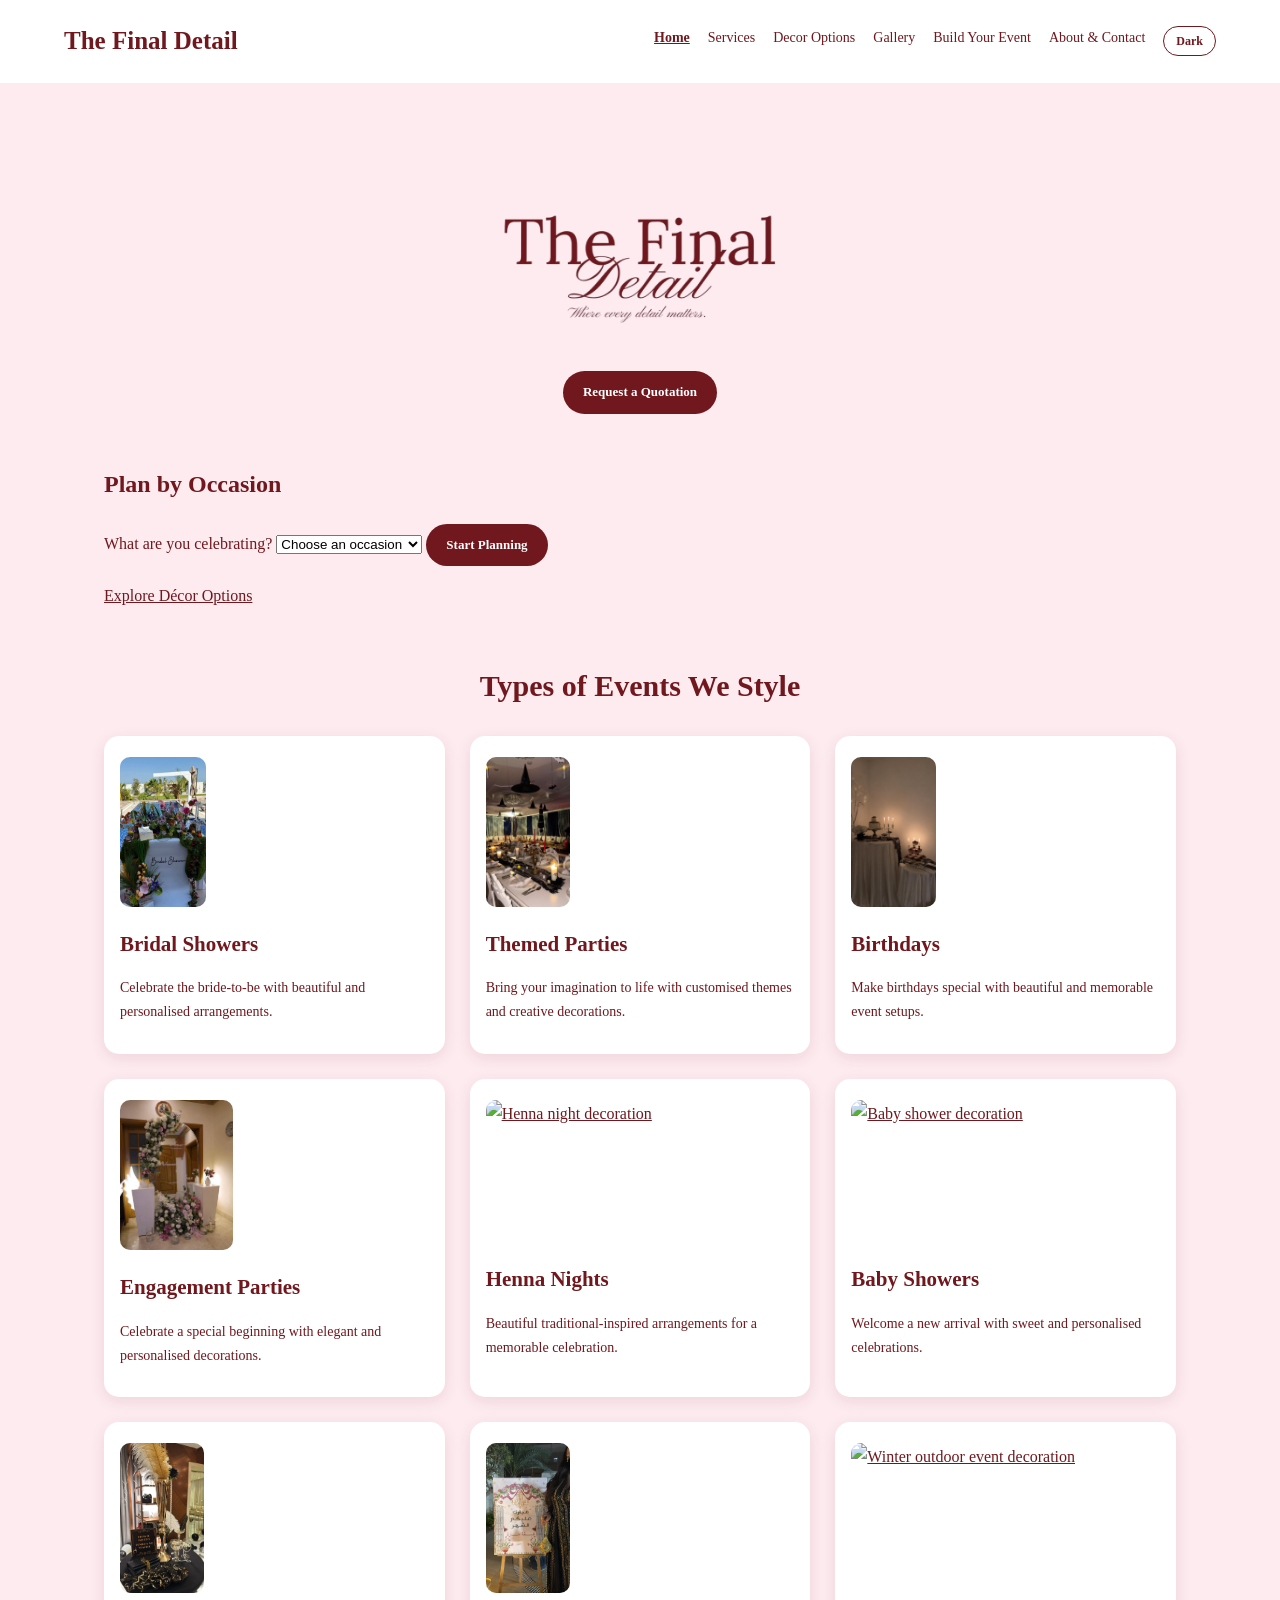
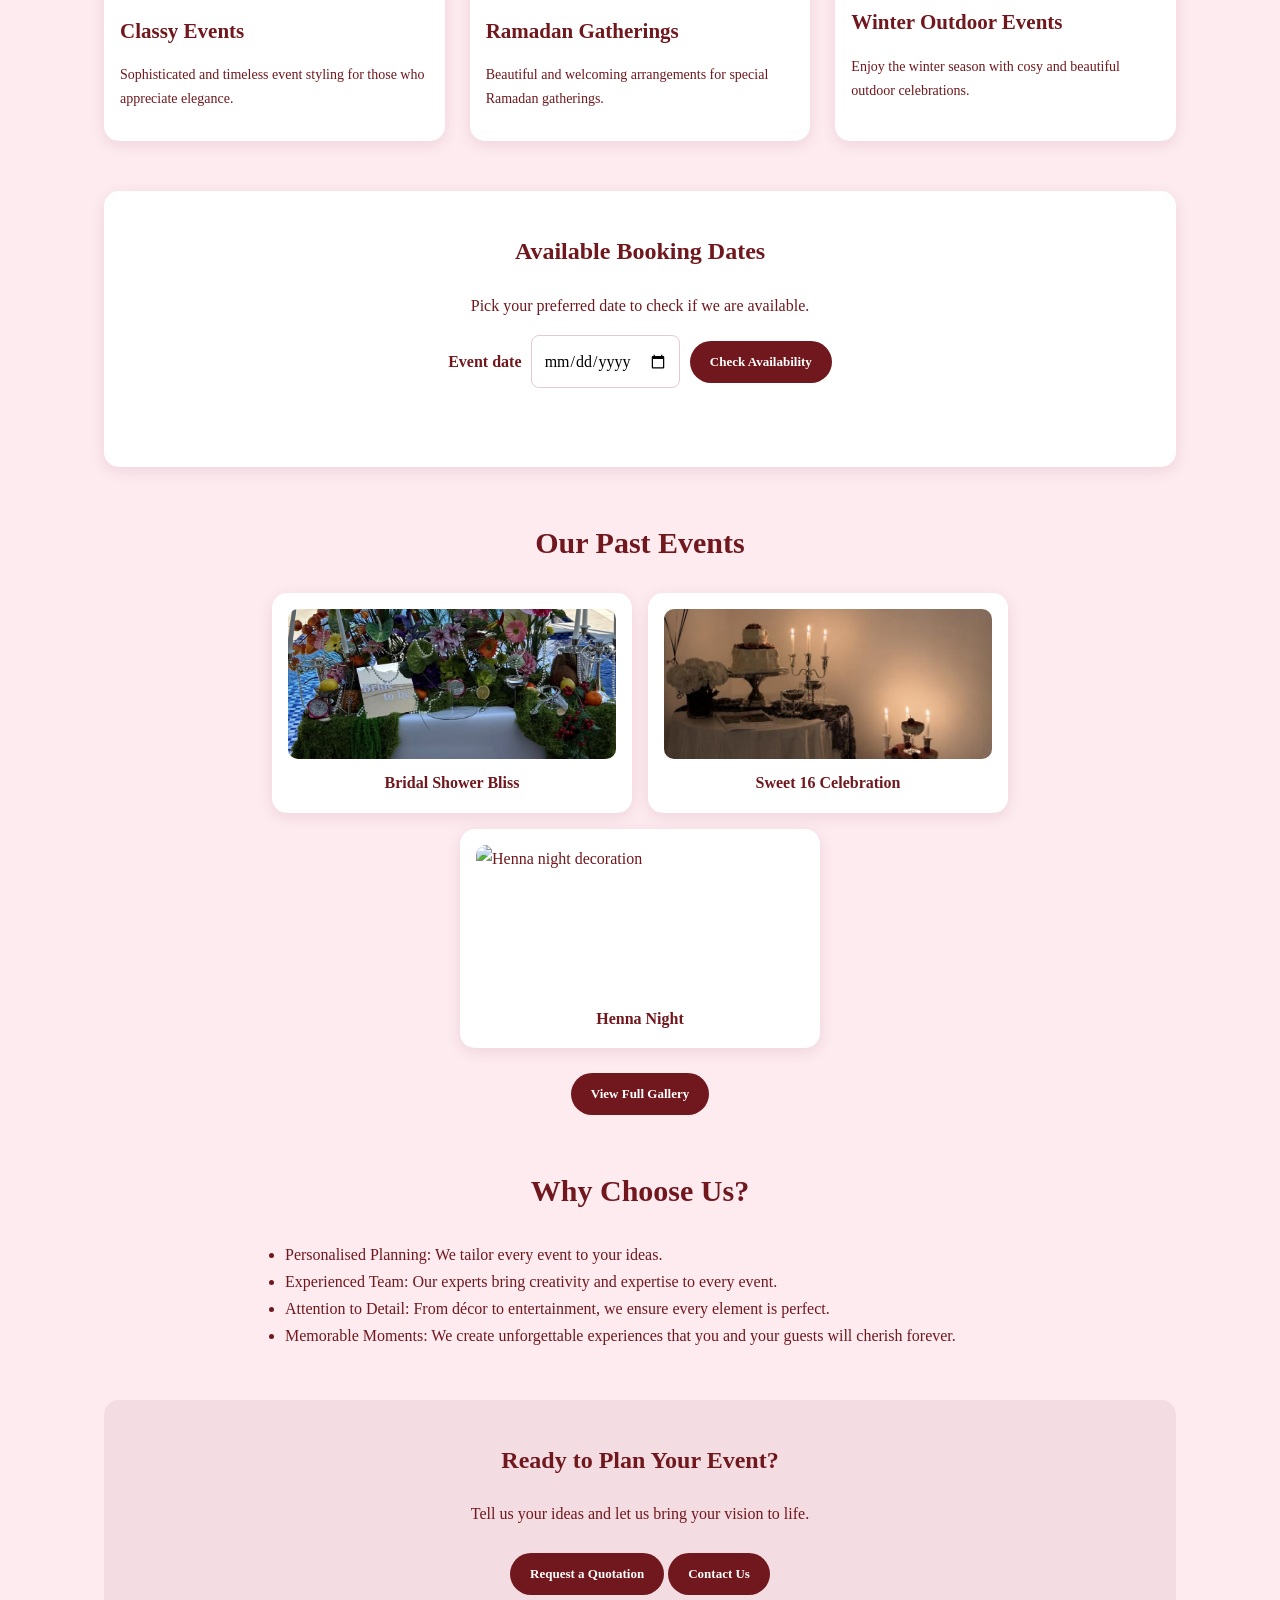
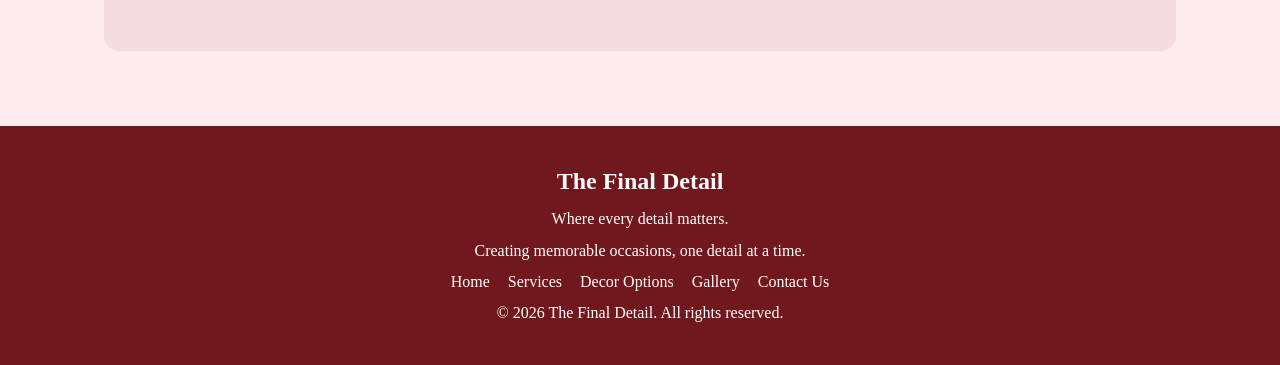
==== commit c3c50c01: "update" ====
--- a/index.html
+++ b/index.html
@@ -6,6 +6,7 @@
   <meta name="viewport" content="width=device-width, initial-scale=1.0">
   <title>Home | The Final Detail</title>
   <link rel="stylesheet" href="home-build.css">
+  <link rel="stylesheet" href="dark.css">
 </head>
 
 <body>
@@ -18,6 +19,7 @@
       <a href="gallery.html">Gallery</a>
       <a href="build-event.html">Build Your Event</a>
       <a href="contact.html">About & Contact</a>
+      <button type="button" id="theme-toggle" class="theme-toggle"></button>
     </nav>
   </header>
 
@@ -28,94 +30,103 @@
       <a class="btn" href="build-event.html">Request a Quotation</a>
     </section>
     <section class="plan-by-occasion">
-  <h2>Plan by Occasion</h2>
-
-  <form action="build-event.html" method="get">
-    <label for="home-event-type">What are you celebrating?</label>
-    <select id="home-event-type" name="event" required>
-      <option value="">Choose an occasion</option>
-      <option value="bridal-shower">Bridal shower</option>
-      <option value="themed-party">Themed party</option>
-      <option value="birthday">Birthday</option>
-      <option value="engagement-party">Engagement party</option>
-      <option value="henna-night">Henna night</option>
-      <option value="baby-shower">Baby shower</option>
-      <option value="elegant-celebration">Elegant celebration</option>
-      <option value="ramadan-gathering">Ramadan gathering</option>
-      <option value="outdoor-winter-event">Outdoor winter event</option>
-    </select>
-
-    <button type="submit">Start Planning</button>
-  </form>
-
-  <p><a href="decor-options.html">Explore Décor Options</a></p>
-</section>
+      <h2>Plan by Occasion</h2>
+
+      <form action="build-event.html" method="get">
+        <label for="home-event-type">What are you celebrating?</label>
+        <select id="home-event-type" name="event" required>
+          <option value="">Choose an occasion</option>
+          <option value="bridal-shower">Bridal shower</option>
+          <option value="themed-party">Themed party</option>
+          <option value="birthday">Birthday</option>
+          <option value="engagement-party">Engagement party</option>
+          <option value="henna-night">Henna night</option>
+          <option value="baby-shower">Baby shower</option>
+          <option value="elegant-celebration">Elegant celebration</option>
+          <option value="ramadan-gathering">Ramadan gathering</option>
+          <option value="outdoor-winter-event">Outdoor winter event</option>
+        </select>
+
+        <button type="submit">Start Planning</button>
+      </form>
+
+      <p><a href="decor-options.html">Explore Décor Options</a></p>
+    </section>
 
     <section>
       <h2 class="section-title">Types of Events We Style</h2>
       <div class="services">
 
         <article class="card">
-          <img src="images/bridal1.jpg" alt="Bridal shower decoration">
+          <a href="services.html">
+            <img src="bs.jpeg" alt="Bridal shower decoration"></a>
           <h3>Bridal Showers</h3>
           <p>Celebrate the bride-to-be with beautiful and personalised arrangements.</p>
-          <a href="services.html">Learn More</a>
-        </article>
-
-        <article class="card">
-          <img src="images/themed-party1.jpg" alt="Themed party decoration">
+
+        </article>
+
+        <article class="card">
+          <a href="services.html">
+            <img src="3.jpeg" alt="Themed party decoration"></a>
           <h3>Themed Parties</h3>
           <p>Bring your imagination to life with customised themes and creative decorations.</p>
-          <a href="services.html">Learn More</a>
-        </article>
-
-        <article class="card">
-          <img src="images/birthday1.jpg" alt="Birthday celebration">
+
+        </article>
+
+        <article class="card">
+          <a href="services.html">
+            <img src="bd.jpeg" alt="Birthday celebration"></a>
           <h3>Birthdays</h3>
           <p>Make birthdays special with beautiful and memorable event setups.</p>
-          <a href="services.html">Learn More</a>
-        </article>
-
-        <article class="card">
-          <img src="images/engagement1.jpg" alt="Engagement party decoration">
+
+        </article>
+
+        <article class="card">
+          <a href="services.html">
+            <img src="eng.jpeg" alt="Engagement party decoration"></a>
           <h3>Engagement Parties</h3>
           <p>Celebrate a special beginning with elegant and personalised decorations.</p>
-          <a href="services.html">Learn More</a>
-        </article>
-
-        <article class="card">
-          <img src="images/henna1.jpg" alt="Henna night decoration">
+
+        </article>
+
+        <article class="card">
+          <a href="services.html">
+            <img src="images/henna1.jpg" alt="Henna night decoration"></a>
           <h3>Henna Nights</h3>
           <p>Beautiful traditional-inspired arrangements for a memorable celebration.</p>
-          <a href="services.html">Learn More</a>
-        </article>
-
-        <article class="card">
-          <img src="images/babyshower1.jpg" alt="Baby shower decoration">
+
+        </article>
+
+        <article class="card">
+          <a href="services.html">
+            <img src="images/babyshower1.jpg" alt="Baby shower decoration"></a>
           <h3>Baby Showers</h3>
           <p>Welcome a new arrival with sweet and personalised celebrations.</p>
-          <a href="services.html">Learn More</a>
-        </article>
-
-        <article class="card">
-          <img src="images/classyevent1.jpg" alt="Classy event decoration">
+
+        </article>
+
+        <article class="card">
+          <a href="services.html">
+            <img src="ce.jpeg" alt="Classy event decoration"></a>
           <h3>Classy Events</h3>
           <p>Sophisticated and timeless event styling for those who appreciate elegance.</p>
-          <a href="services.html">Learn More</a>
-        </article>
-
-        <article class="card">
-          <img src="images/ramadan1.jpg" alt="Ramadan gathering decoration">
+
+        </article>
+
+        <article class="card">
+          <a href="services.html">
+            <img src="ra.jpeg" alt="Ramadan gathering decoration"></a>
           <h3>Ramadan Gatherings</h3>
           <p>Beautiful and welcoming arrangements for special Ramadan gatherings.</p>
-          <a href="services.html">Learn More</a>
-        </article>
-
-        <article class="card">
-          <img src="images/winter1.jpg" alt="Winter outdoor event decoration">
+
+        </article>
+
+        <article class="card">
+          <a href="services.html">
+            <img src="images/winter1.jpg" alt="Winter outdoor event decoration"></a>
           <h3>Winter Outdoor Events</h3>
           <p>Enjoy the winter season with cosy and beautiful outdoor celebrations.</p>
-          <a href="services.html">Learn More</a>
+
         </article>
 
       </div>
@@ -139,7 +150,7 @@
       <div class="featured">
 
         <figure class="card">
-          <img src="images/bridal1.jpg" alt="Bridal shower table with white flowers">
+          <img src="bs.jpeg" alt="Bridal shower table with white flowers">
           <figcaption>Bridal Shower Bliss</figcaption>
         </figure>
 
@@ -149,12 +160,12 @@
         </figure>
 
         <figure class="card">
-          <img src="images/henna1.jpg" alt="Henna night decoration">
+          <img src="" alt="Henna night decoration">
           <figcaption>Henna Night</figcaption>
         </figure>
 
       </div>
-      
+
       <p class="center"><a class="btn" href="gallery.html">View Full Gallery</a></p>
     </section>
 
@@ -168,7 +179,7 @@
       </ul>
     </section>
 
-    <section class="reviews">
+    <!--<section class="reviews">
       <h2 class="section-title">Customer Reviews</h2>
       <blockquote>
         <p>"The setup was beautiful and every detail was perfect!"</p>
@@ -178,7 +189,7 @@
         <p>"Our henna night was unforgettable. Thank you!"</p>
         <footer>Customer 2</footer>
       </blockquote>
-    </section>
+    </section>-->
 
     <section class="quote-section">
       <h2>Ready to Plan Your Event?</h2>
@@ -205,6 +216,7 @@
   </footer>
 
   <script src="home.js" defer></script>
+  <script src="theme.js"></script>
 </body>
 
 </html>
--- a/home-build.css
+++ b/home-build.css
@@ -159,9 +159,10 @@
 
 .card img {
   width: 100%;
-  height: 190px;
+  height: 150px;
   object-fit: cover;
   border-radius: 10px;
+  display: block;
 }
 
 .card figcaption {
@@ -169,7 +170,6 @@
   font-weight: bold;
   text-align: center;
 }
-
 figure.card {
   margin: 0;
 }
@@ -452,4 +452,6 @@
 .build-form .choose-decor {
     text-align: center;
     margin-bottom: 1.5rem;
-}+}
+
+
--- a/dark.css
+++ b/dark.css
@@ -0,0 +1,85 @@
+.theme-toggle {
+  background: transparent;
+  color: #70181d;
+  border: 1px solid #70181d;
+  border-radius: 25px;
+  padding: 4px 12px;
+  font-size: 12px;
+  cursor: pointer;
+}
+
+:root[data-theme="dark"] body {
+  background: #4a0e17;
+  color: #ffb6c9;
+}
+
+:root[data-theme="dark"] header,
+:root[data-theme="dark"] footer {
+  background: #3a0a12;
+  color: #ffb6c9;
+}
+
+:root[data-theme="dark"] h1,
+:root[data-theme="dark"] h2,
+:root[data-theme="dark"] h3,
+:root[data-theme="dark"] legend,
+:root[data-theme="dark"] summary,
+:root[data-theme="dark"] label,
+:root[data-theme="dark"] a,
+:root[data-theme="dark"] nav a,
+:root[data-theme="dark"] footer a {
+  color: #ffb6c9;
+}
+
+:root[data-theme="dark"] .card,
+:root[data-theme="dark"] .service-card,
+:root[data-theme="dark"] .decor-card,
+:root[data-theme="dark"] blockquote,
+:root[data-theme="dark"] .build-form,
+:root[data-theme="dark"] #contact-form,
+:root[data-theme="dark"] details,
+:root[data-theme="dark"] .booking {
+  background: #5e1823;
+  color: #ffb6c9;
+  box-shadow: 0 4px 15px rgba(0, 0, 0, 0.25);
+}
+
+:root[data-theme="dark"] blockquote footer {
+  background: none;
+}
+
+:root[data-theme="dark"] .quote-section,
+:root[data-theme="dark"] #estimate-result {
+  background: #6b2230;
+  color: #ffb6c9;
+}
+
+:root[data-theme="dark"] .btn,
+:root[data-theme="dark"] button,
+:root[data-theme="dark"] .card-links a,
+:root[data-theme="dark"] .quote-button {
+  background: #ff8fab;
+  color: #4a0e17;
+}
+
+:root[data-theme="dark"] .btn:hover,
+:root[data-theme="dark"] button:hover,
+:root[data-theme="dark"] .card-links a:hover,
+:root[data-theme="dark"] .quote-button:hover {
+  background: #ffb3c6;
+}
+
+:root[data-theme="dark"] button[type="reset"],
+:root[data-theme="dark"] .theme-toggle {
+  background: transparent;
+  color: #ffb6c9;
+  border: 1px solid #ffb6c9;
+}
+
+:root[data-theme="dark"] input,
+:root[data-theme="dark"] select,
+:root[data-theme="dark"] textarea {
+  background: #4a0e17;
+  color: #ffb6c9;
+  border: 1px solid #8a3345;
+}
